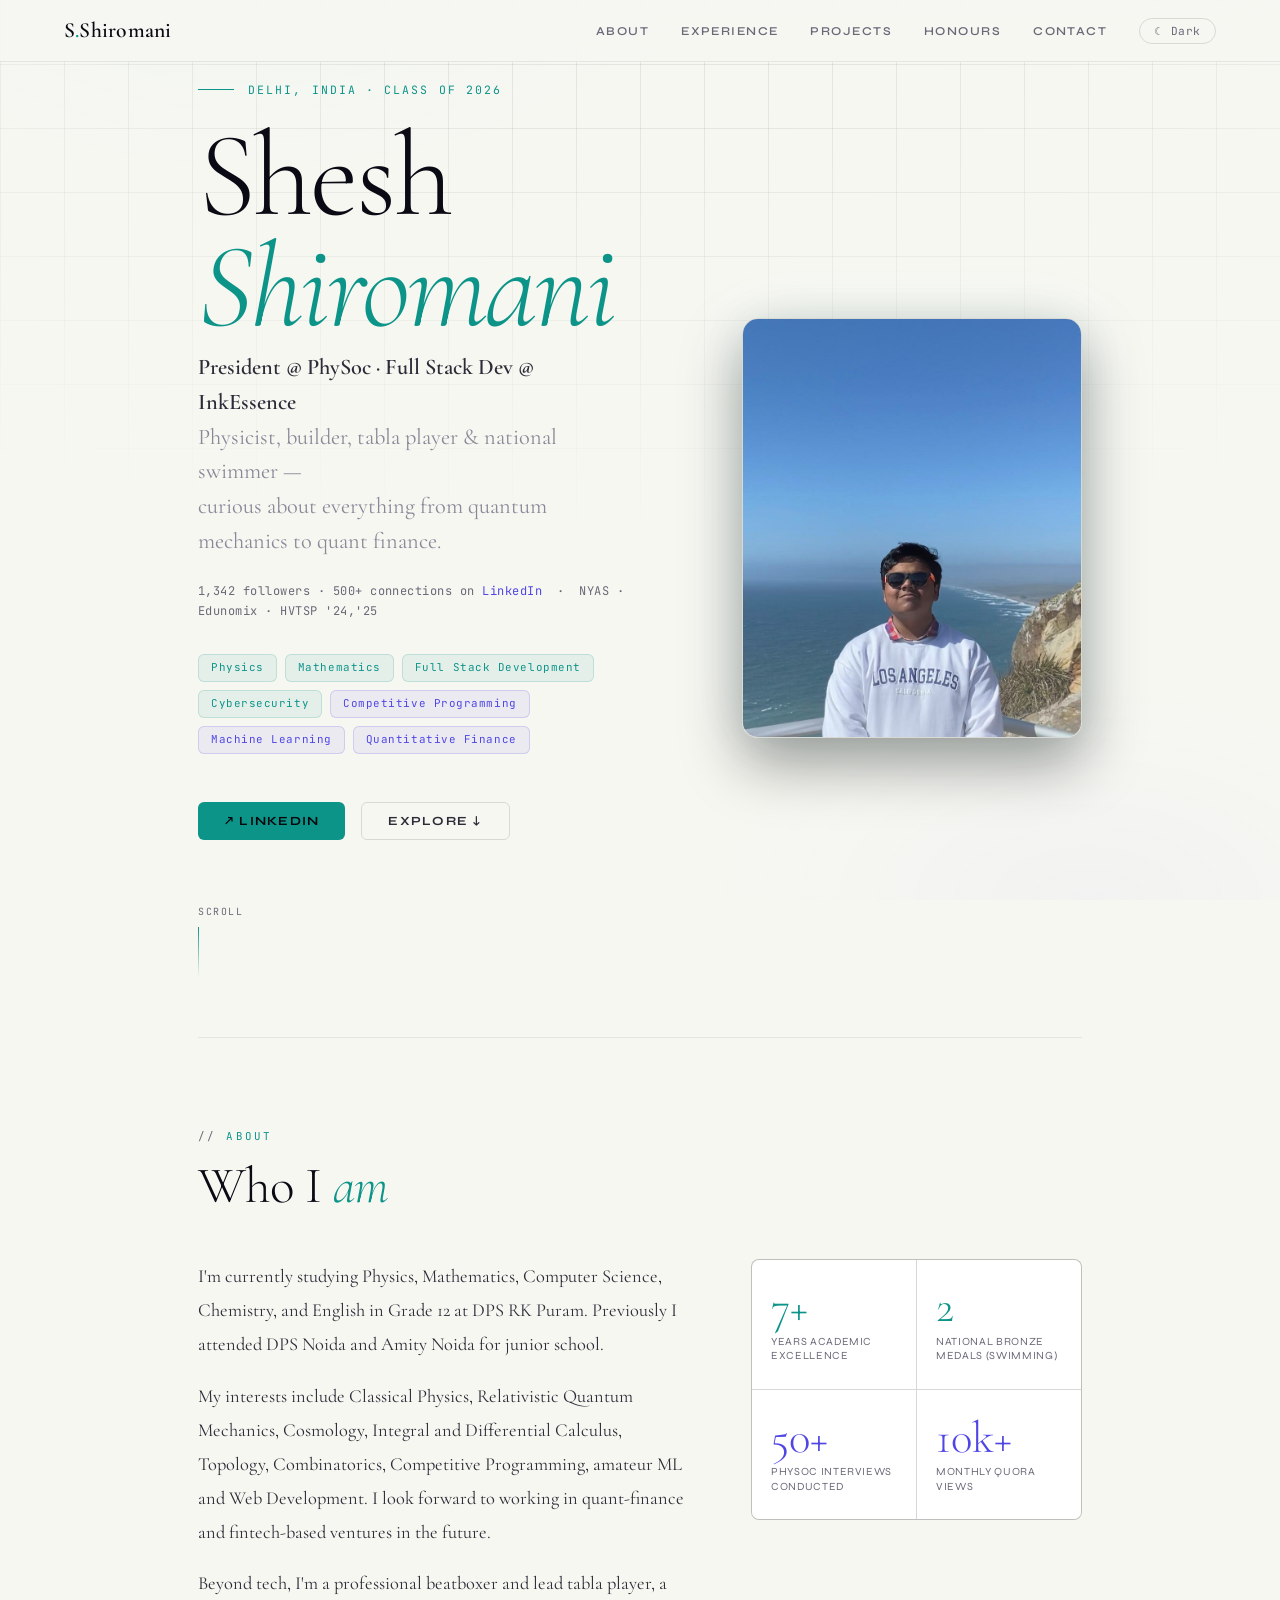
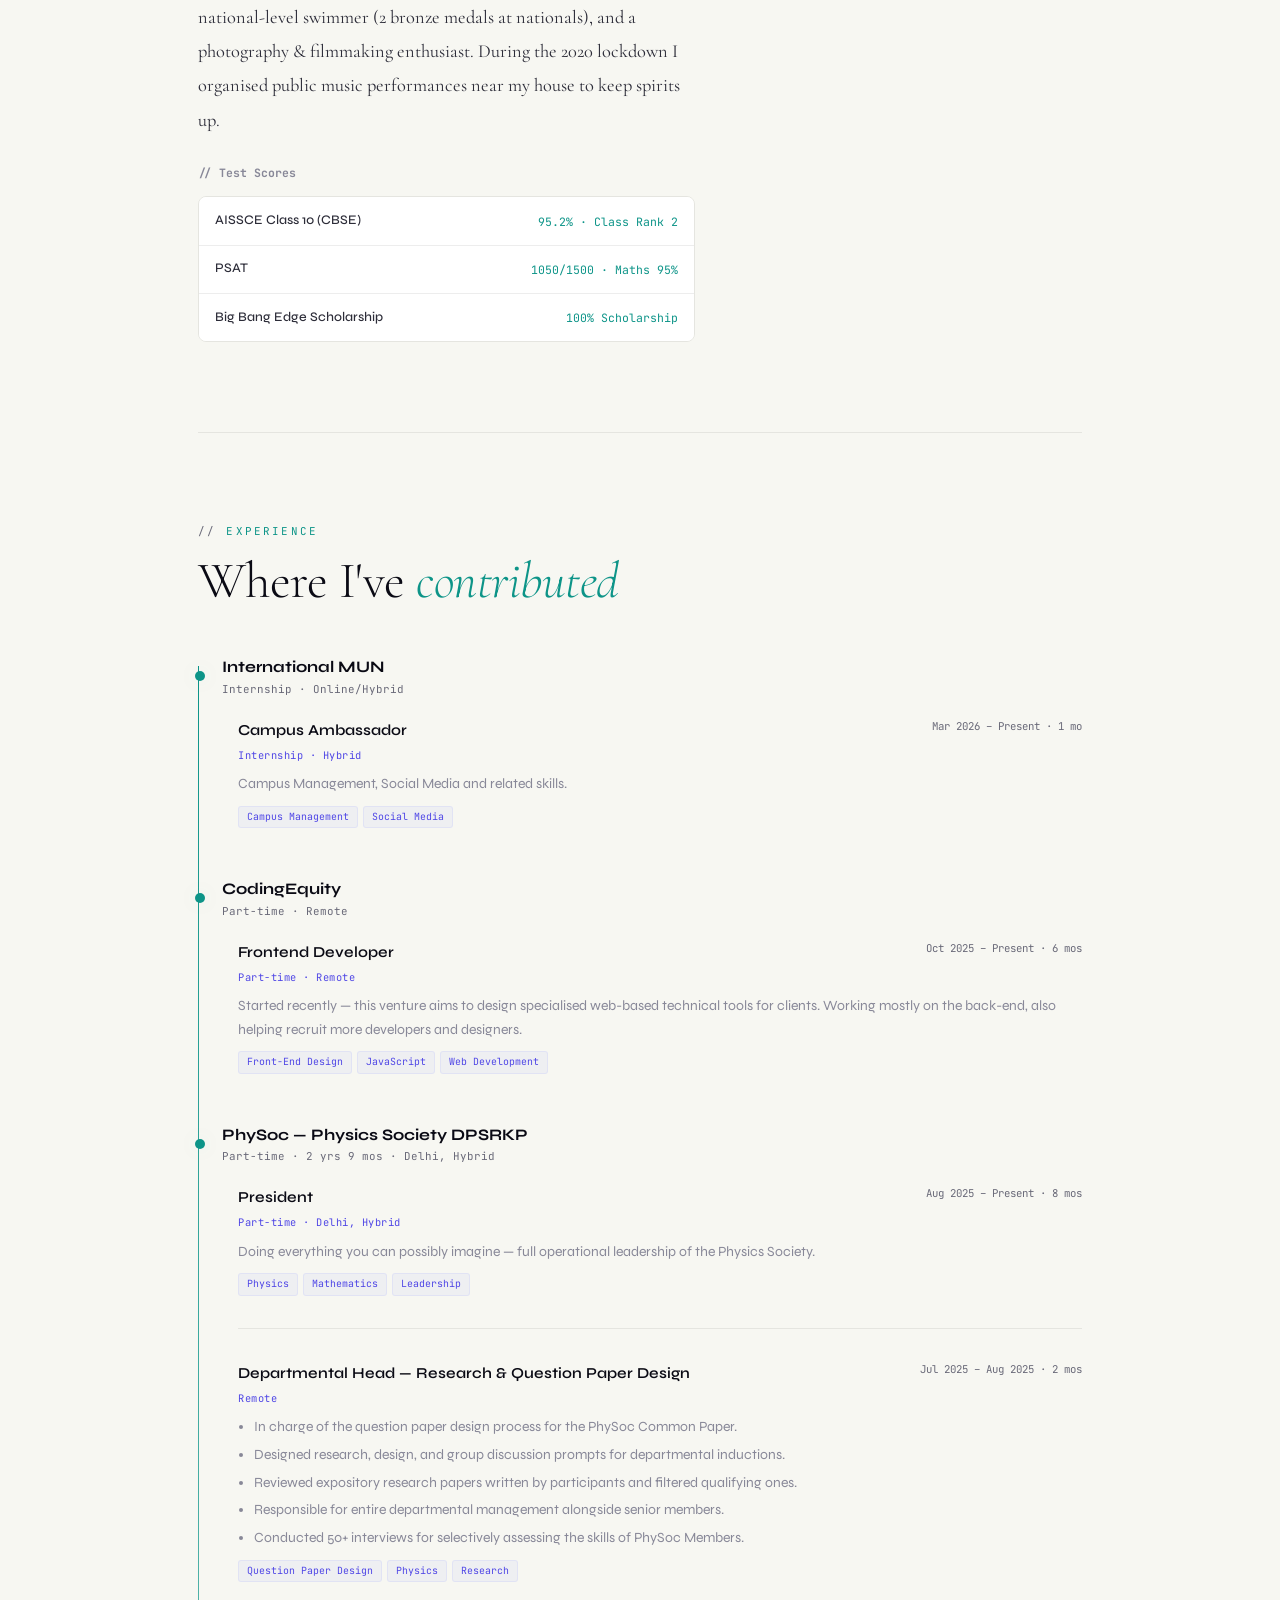
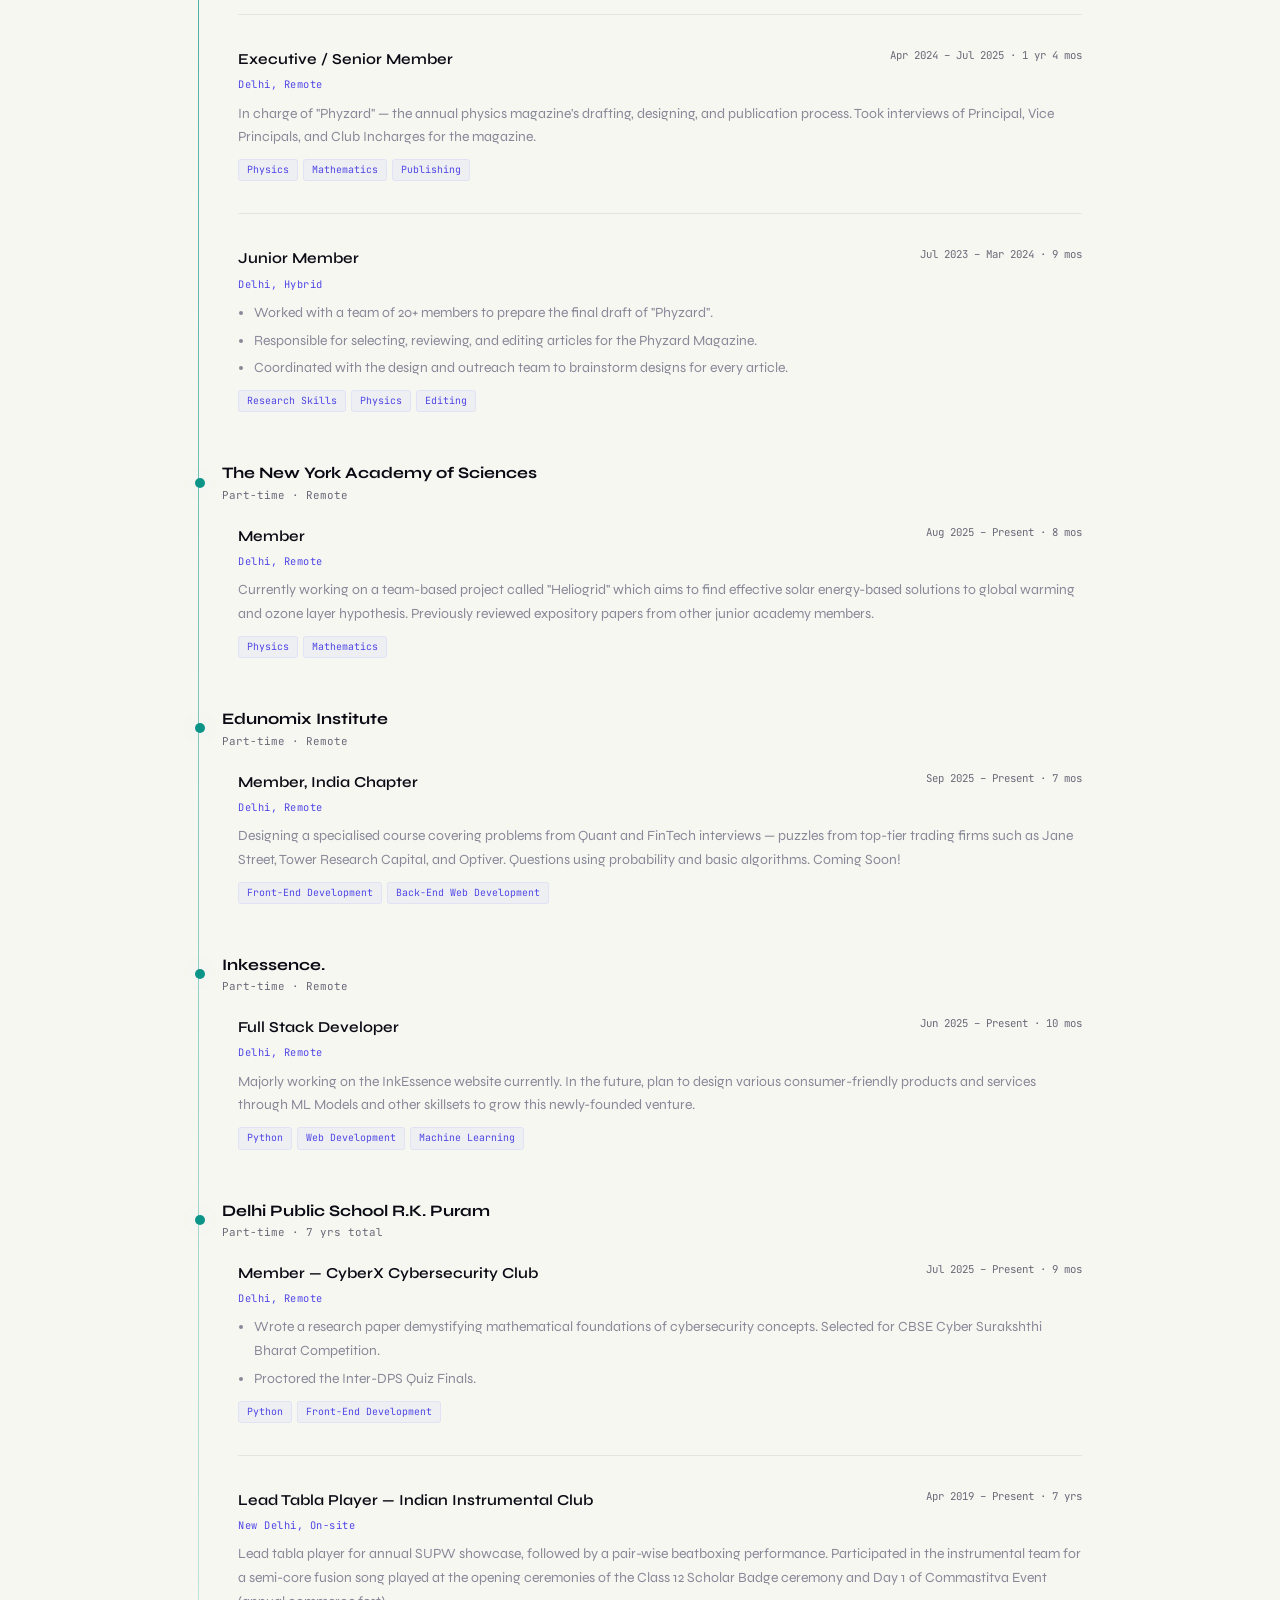
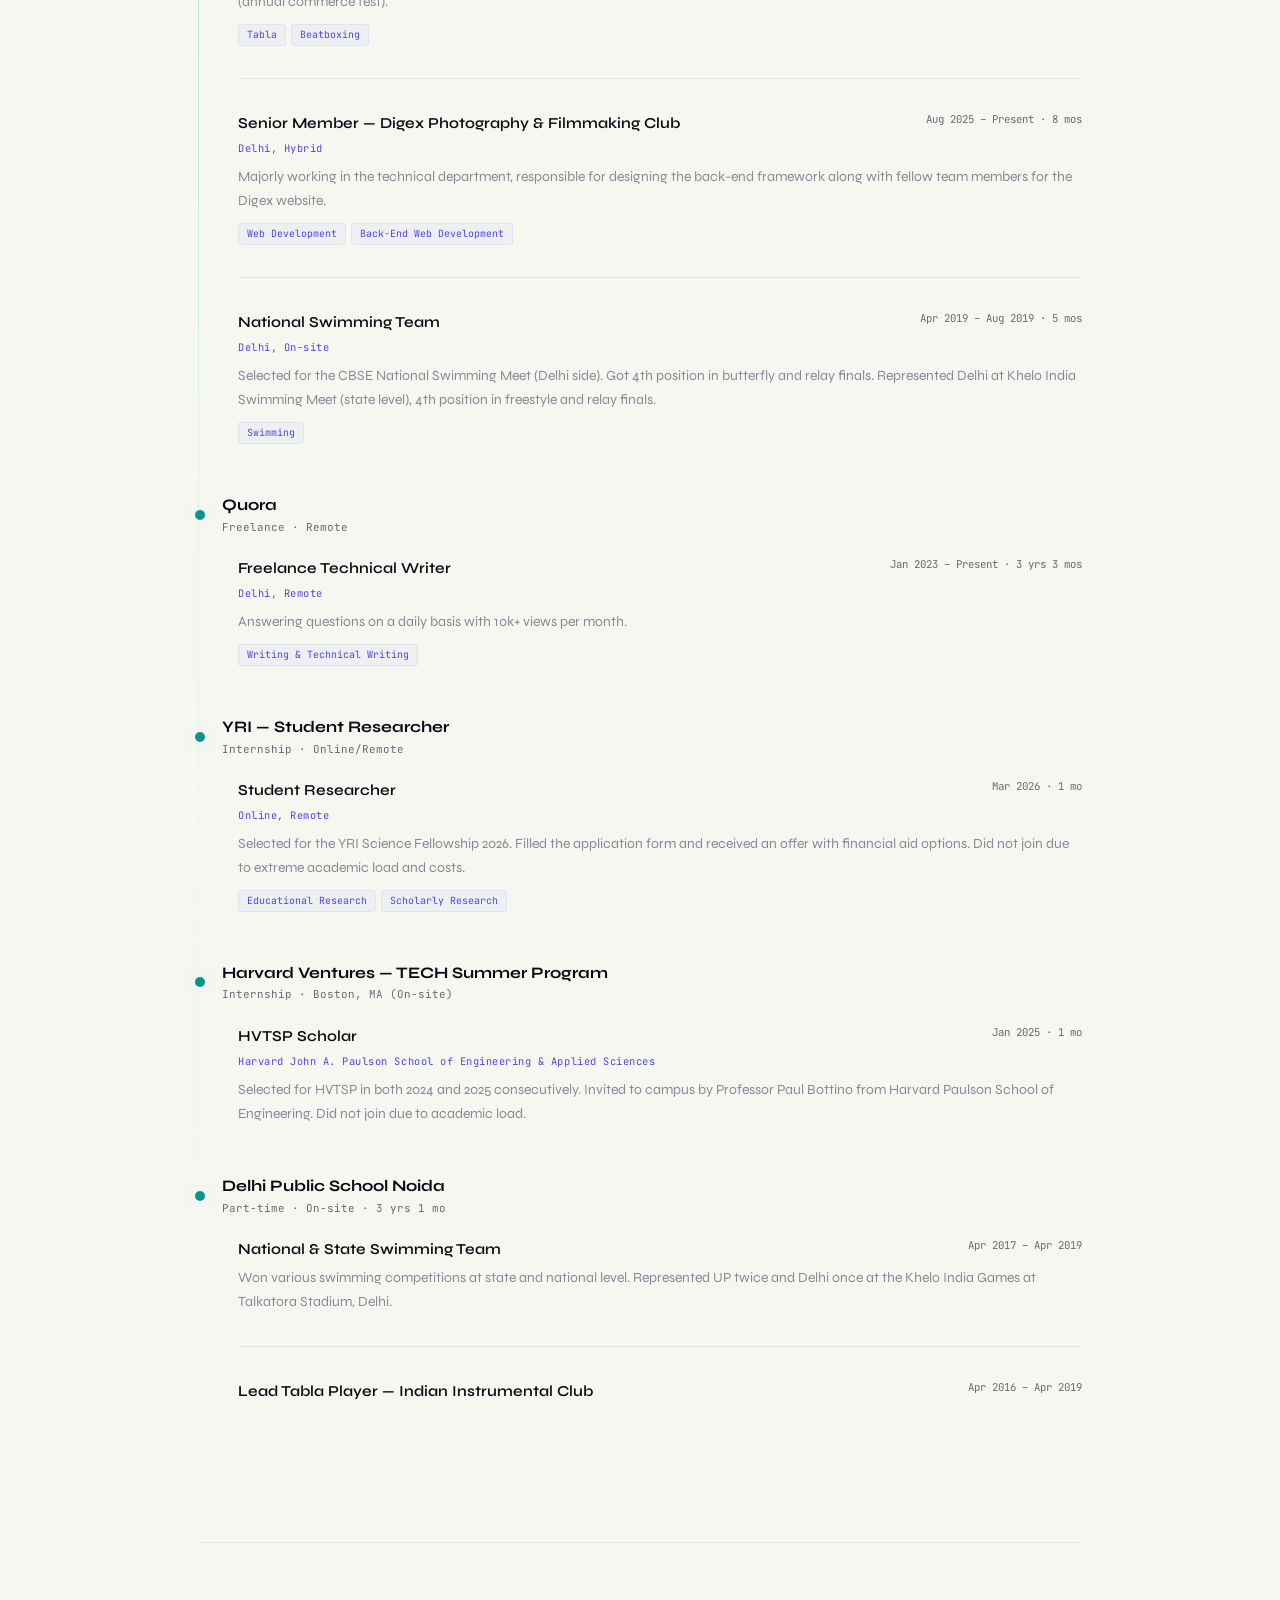
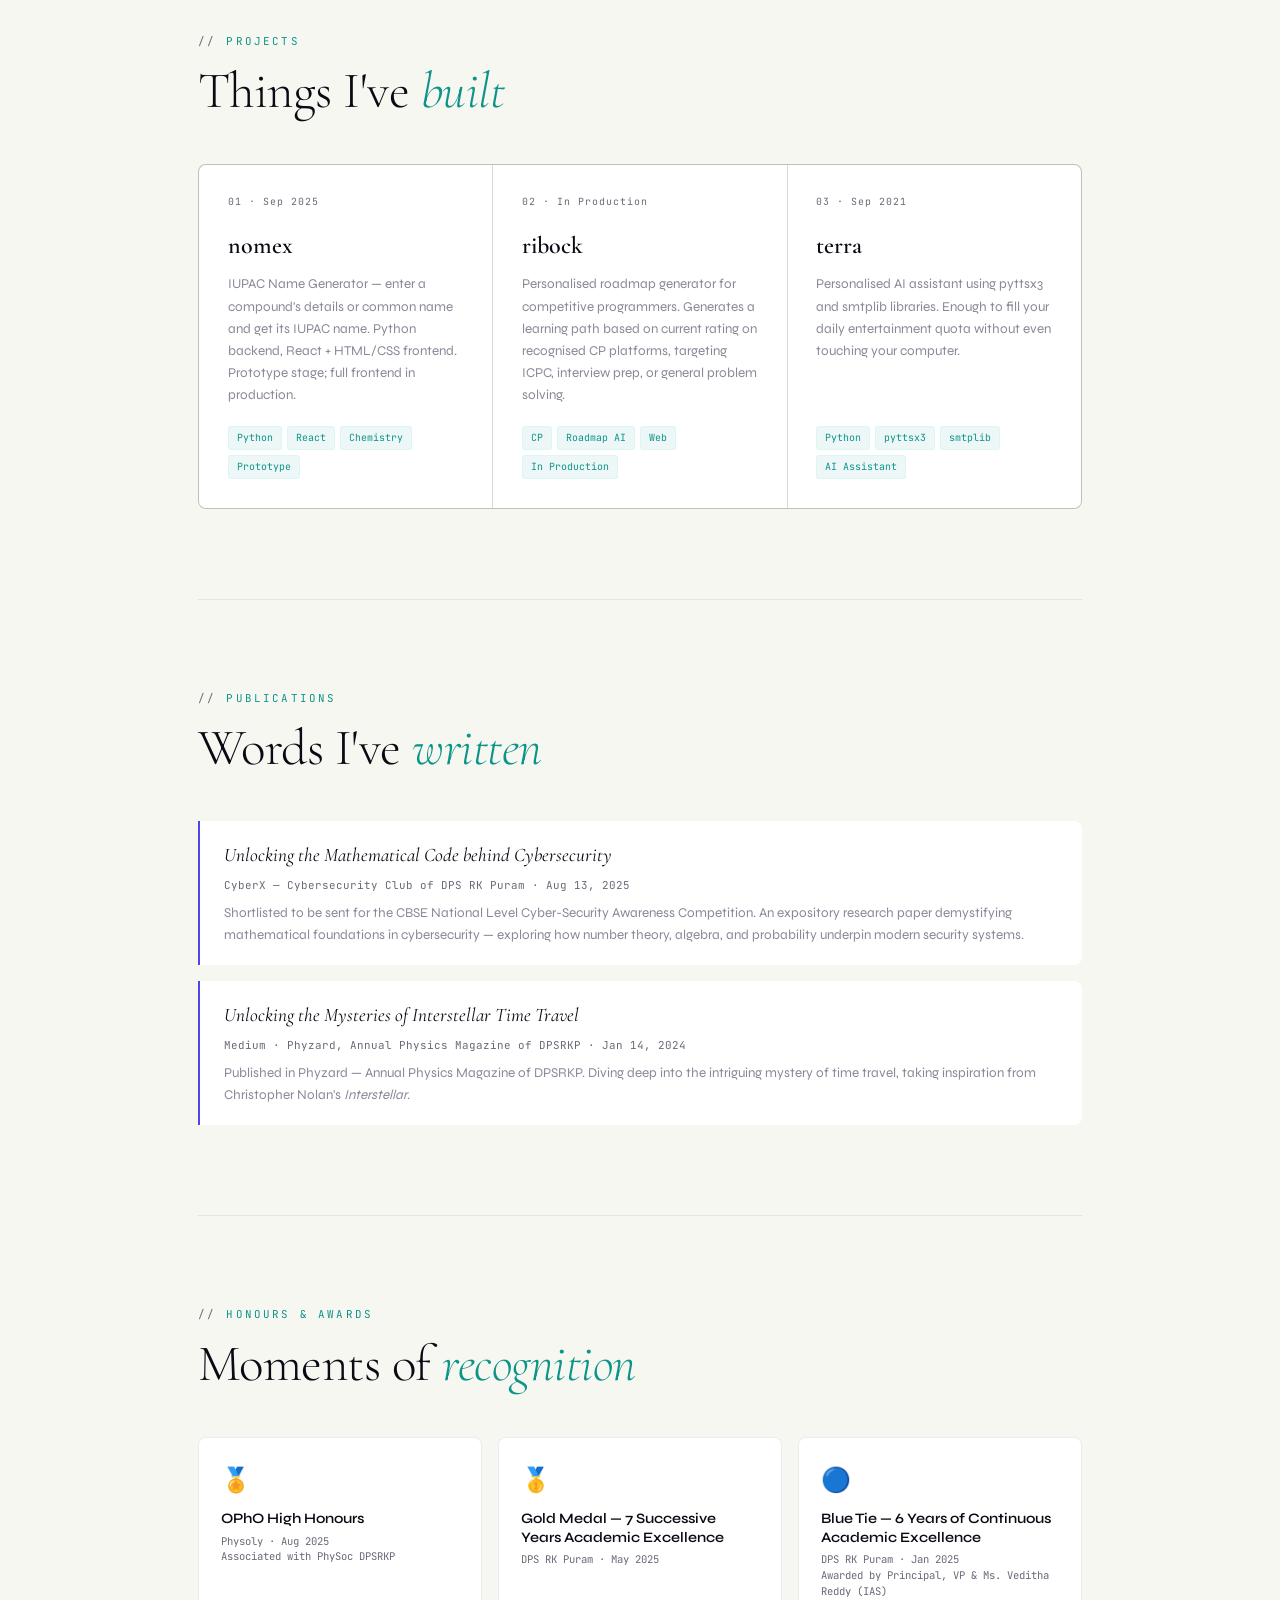
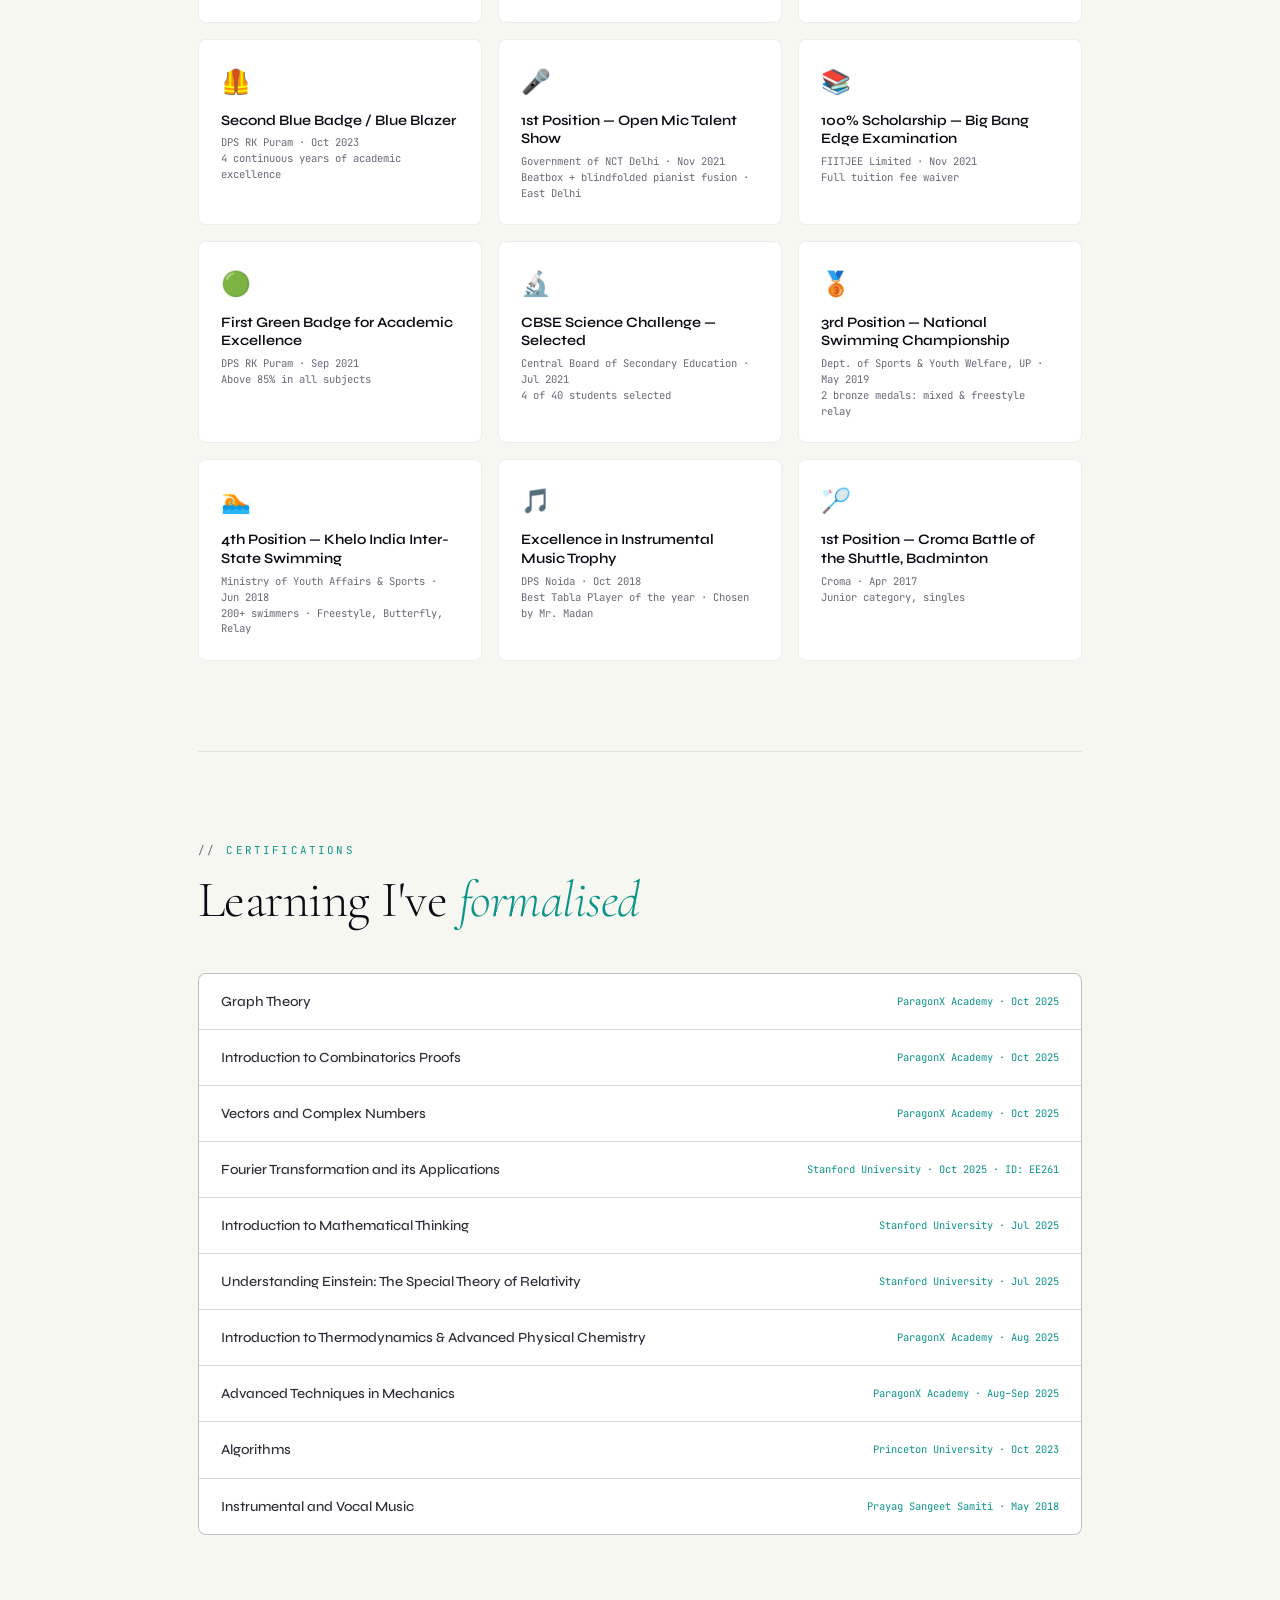
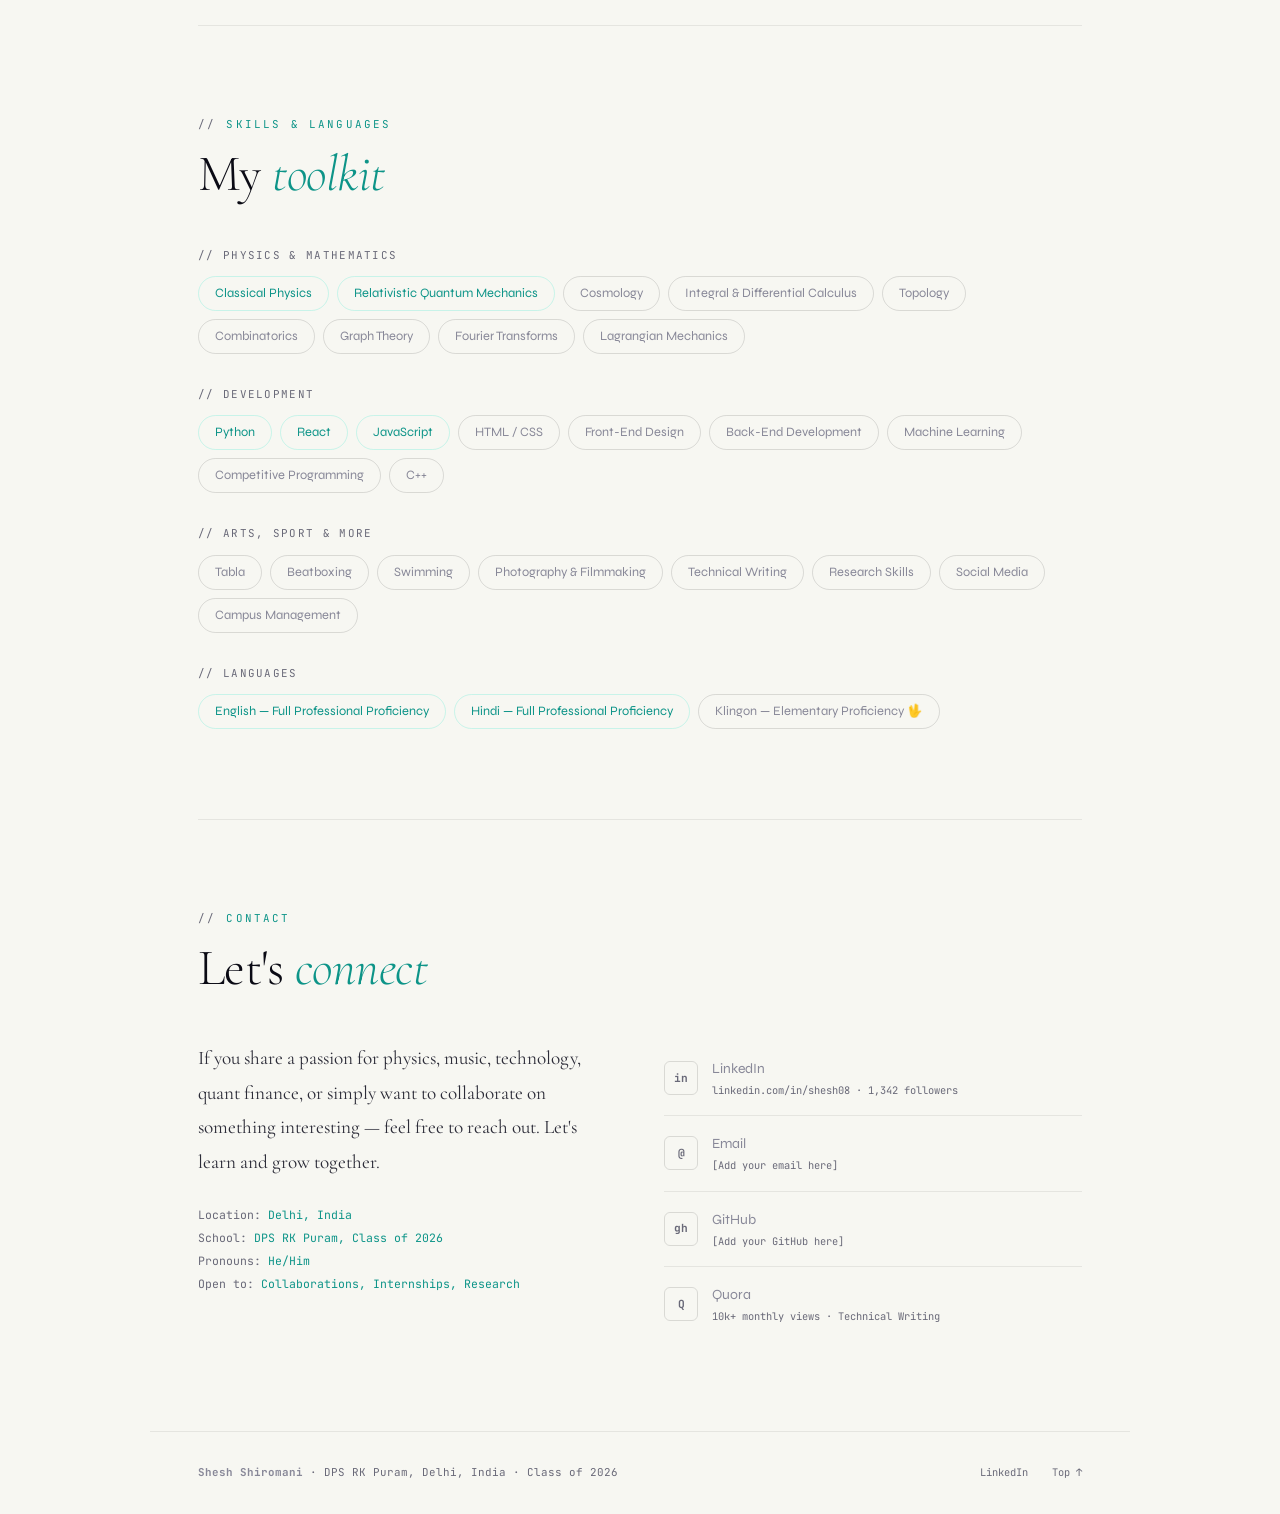
==== index.html @ d5eae9d0 "Add files via upload" ====
<!DOCTYPE html>
<html lang="en" data-theme="dark">
<head>
  <meta charset="UTF-8" />
  <meta name="viewport" content="width=device-width, initial-scale=1.0" />
  <meta name="description" content="Shesh Shiromani — Physicist, Full Stack Developer, Tabla Player & National Swimmer. President @ PhySoc DPS RK Puram." />
  <title>Shesh Shiromani</title>

  <!-- Fonts -->
  <link rel="preconnect" href="https://fonts.googleapis.com">
  <link rel="preconnect" href="https://fonts.gstatic.com" crossorigin>
  <link href="https://fonts.googleapis.com/css2?family=Cormorant+Garamond:ital,wght@0,300;0,400;0,600;1,300;1,400;1,600&family=Syne:wght@400;500;600;700;800&family=JetBrains+Mono:wght@300;400;500&display=swap" rel="stylesheet">

  <!-- Stylesheet -->
  <link rel="stylesheet" href="style.css" />
</head>
<body>

<!-- INTRO OVERLAY -->
<div id="intro">
  <canvas id="introCanvas"></canvas>
  <div id="introSkip">[ click or press any key to skip ]</div>
</div>

<!-- ATMOSPHERIC BACKGROUND -->
<div class="bg-atmosphere" aria-hidden="true"></div>

<!-- ════════════════════════════════════════
     NAVIGATION
════════════════════════════════════════ -->
<nav>
  <a href="#home" class="nav-logo">S<span>.</span>Shiromani</a>

  <ul class="nav-links">
    <li><a href="#about">About</a></li>
    <li><a href="#experience">Experience</a></li>
    <li><a href="#projects">Projects</a></li>
    <li><a href="#honours">Honours</a></li>
    <li><a href="#contact">Contact</a></li>
  </ul>

  <div class="nav-controls">
    <button class="theme-btn" id="themeBtn" aria-label="Toggle theme">
      <span>☀</span> Light
    </button>
    <button class="hamburger" id="hamburger" aria-label="Toggle menu">
      <span></span><span></span><span></span>
    </button>
  </div>
</nav>

<div class="mobile-nav" id="mobileNav">
  <a href="#about">About</a>
  <a href="#experience">Experience</a>
  <a href="#projects">Projects</a>
  <a href="#publications">Publications</a>
  <a href="#honours">Honours</a>
  <a href="#certifications">Certifications</a>
  <a href="#contact">Contact</a>
</div>

<!-- ════════════════════════════════════════
     MAIN
════════════════════════════════════════ -->
<main>

  <!-- ── HERO ── -->
  <section class="section hero" id="home">
    <div class="hero-layout">
      <div class="hero-left">
        <p class="hero-eyebrow"><span id="typedText">Delhi, India · Class of 2026</span></p>
        <h1 class="hero-name">Shesh<br><em>Shiromani</em></h1>
        <p class="hero-tagline"><strong>President @ PhySoc · Full Stack Dev @ InkEssence</strong><br>Physicist, builder, tabla player &amp; national swimmer —<br>curious about everything from quantum mechanics to quant finance.</p>
        <p class="hero-sub">1,342 followers · 500+ connections on <span>LinkedIn</span> &nbsp;·&nbsp; NYAS · Edunomix · HVTSP '24,'25</p>
        <div class="hero-tags">
          <span class="tag">Physics</span>
          <span class="tag">Mathematics</span>
          <span class="tag">Full Stack Development</span>
          <span class="tag">Cybersecurity</span>
          <span class="tag ind">Competitive Programming</span>
          <span class="tag ind">Machine Learning</span>
          <span class="tag ind">Quantitative Finance</span>
        </div>
        <div class="hero-ctas">
          <a href="https://www.linkedin.com/in/shesh08/" target="_blank" rel="noopener" class="btn btn-primary">↗ LinkedIn</a>
          <a href="#experience" class="btn btn-outline">Explore ↓</a>
        </div>
        <div class="hero-scroll">Scroll</div>
      </div>
      <div class="hero-right">
        <div class="hero-photo-wrap">
          <img src="photo.jpeg" alt="Shesh Shiromani" class="hero-photo" />
        </div>
      </div>
    </div>
  </section>

  <!-- ── ABOUT ── -->
  <section class="section" id="about">
    <p class="section-label reveal">About</p>
    <h2 class="section-title reveal">Who I <em>am</em></h2>
    <div class="about-grid">
      <div class="about-text reveal">
        <p>I'm currently studying Physics, Mathematics, Computer Science, Chemistry, and English in Grade 12 at DPS RK Puram. Previously I attended DPS Noida and Amity Noida for junior school.</p>
        <p>My interests include Classical Physics, Relativistic Quantum Mechanics, Cosmology, Integral and Differential Calculus, Topology, Combinatorics, Competitive Programming, amateur ML and Web Development. I look forward to working in quant-finance and fintech-based ventures in the future.</p>
        <p>Beyond tech, I'm a professional beatboxer and lead tabla player, a national-level swimmer (2 bronze medals at nationals), and a photography &amp; filmmaking enthusiast. During the 2020 lockdown I organised public music performances near my house to keep spirits up.</p>

        <div class="about-interests">
          <strong>// Test Scores</strong>
        </div>
        <div class="test-scores" style="margin-top:0.8rem;">
          <div class="test-score-row">
            <span class="test-name">AISSCE Class 10 (CBSE)</span>
            <span class="test-score">95.2% · Class Rank 2</span>
          </div>
          <div class="test-score-row">
            <span class="test-name">PSAT</span>
            <span class="test-score">1050/1500 · Maths 95%</span>
          </div>
          <div class="test-score-row">
            <span class="test-name">Big Bang Edge Scholarship</span>
            <span class="test-score">100% Scholarship</span>
          </div>
        </div>
      </div>

      <div class="reveal reveal-delay-2">
        <div class="stat-grid">
          <div class="stat-cell">
            <div class="stat-num">7+</div>
            <div class="stat-label">Years Academic Excellence</div>
          </div>
          <div class="stat-cell">
            <div class="stat-num">2</div>
            <div class="stat-label">National Bronze Medals (Swimming)</div>
          </div>
          <div class="stat-cell">
            <div class="stat-num ind">50+</div>
            <div class="stat-label">PhySoc Interviews Conducted</div>
          </div>
          <div class="stat-cell">
            <div class="stat-num ind">10k+</div>
            <div class="stat-label">Monthly Quora Views</div>
          </div>
        </div>
      </div>
    </div>
  </section>

  <!-- ── EXPERIENCE ── -->
  <section class="section" id="experience">
    <p class="section-label reveal">Experience</p>
    <h2 class="section-title reveal">Where I've <em>contributed</em></h2>

    <div class="timeline">

      <!-- Campus Ambassador -->
      <div class="timeline-group reveal">
        <div class="timeline-org-header">
          <div>
            <div class="timeline-org-name">International MUN</div>
            <div class="timeline-org-meta">Internship · Online/Hybrid</div>
          </div>
        </div>
        <div class="timeline-roles">
          <div class="timeline-item">
            <div class="timeline-meta-row">
              <span class="timeline-role">Campus Ambassador</span>
              <span class="timeline-date">Mar 2026 – Present · 1 mo</span>
            </div>
            <div class="timeline-type">Internship · Hybrid</div>
            <div class="timeline-desc">Campus Management, Social Media and related skills.</div>
            <div class="timeline-skills">
              <span class="skill-pill">Campus Management</span>
              <span class="skill-pill">Social Media</span>
            </div>
          </div>
        </div>
      </div>

      <!-- CodingEquity -->
      <div class="timeline-group reveal">
        <div class="timeline-org-header">
          <div>
            <div class="timeline-org-name">CodingEquity</div>
            <div class="timeline-org-meta">Part-time · Remote</div>
          </div>
        </div>
        <div class="timeline-roles">
          <div class="timeline-item">
            <div class="timeline-meta-row">
              <span class="timeline-role">Frontend Developer</span>
              <span class="timeline-date">Oct 2025 – Present · 6 mos</span>
            </div>
            <div class="timeline-type">Part-time · Remote</div>
            <div class="timeline-desc">Started recently — this venture aims to design specialised web-based technical tools for clients. Working mostly on the back-end, also helping recruit more developers and designers.</div>
            <div class="timeline-skills">
              <span class="skill-pill">Front-End Design</span>
              <span class="skill-pill">JavaScript</span>
              <span class="skill-pill">Web Development</span>
            </div>
          </div>
        </div>
      </div>

      <!-- PhySoc -->
      <div class="timeline-group reveal">
        <div class="timeline-org-header">
          <div>
            <div class="timeline-org-name">PhySoc — Physics Society DPSRKP</div>
            <div class="timeline-org-meta">Part-time · 2 yrs 9 mos · Delhi, Hybrid</div>
          </div>
        </div>
        <div class="timeline-roles">
          <div class="timeline-item">
            <div class="timeline-meta-row">
              <span class="timeline-role">President</span>
              <span class="timeline-date">Aug 2025 – Present · 8 mos</span>
            </div>
            <div class="timeline-type">Part-time · Delhi, Hybrid</div>
            <div class="timeline-desc">Doing everything you can possibly imagine — full operational leadership of the Physics Society.</div>
            <div class="timeline-skills">
              <span class="skill-pill">Physics</span>
              <span class="skill-pill">Mathematics</span>
              <span class="skill-pill">Leadership</span>
            </div>
          </div>
          <div class="timeline-item">
            <div class="timeline-meta-row">
              <span class="timeline-role">Departmental Head — Research &amp; Question Paper Design</span>
              <span class="timeline-date">Jul 2025 – Aug 2025 · 2 mos</span>
            </div>
            <div class="timeline-type">Remote</div>
            <div class="timeline-desc">
              <ul>
                <li>In charge of the question paper design process for the PhySoc Common Paper.</li>
                <li>Designed research, design, and group discussion prompts for departmental inductions.</li>
                <li>Reviewed expository research papers written by participants and filtered qualifying ones.</li>
                <li>Responsible for entire departmental management alongside senior members.</li>
                <li>Conducted 50+ interviews for selectively assessing the skills of PhySoc Members.</li>
              </ul>
            </div>
            <div class="timeline-skills">
              <span class="skill-pill">Question Paper Design</span>
              <span class="skill-pill">Physics</span>
              <span class="skill-pill">Research</span>
            </div>
          </div>
          <div class="timeline-item">
            <div class="timeline-meta-row">
              <span class="timeline-role">Executive / Senior Member</span>
              <span class="timeline-date">Apr 2024 – Jul 2025 · 1 yr 4 mos</span>
            </div>
            <div class="timeline-type">Delhi, Remote</div>
            <div class="timeline-desc">In charge of "Phyzard" — the annual physics magazine's drafting, designing, and publication process. Took interviews of Principal, Vice Principals, and Club Incharges for the magazine.</div>
            <div class="timeline-skills">
              <span class="skill-pill">Physics</span>
              <span class="skill-pill">Mathematics</span>
              <span class="skill-pill">Publishing</span>
            </div>
          </div>
          <div class="timeline-item">
            <div class="timeline-meta-row">
              <span class="timeline-role">Junior Member</span>
              <span class="timeline-date">Jul 2023 – Mar 2024 · 9 mos</span>
            </div>
            <div class="timeline-type">Delhi, Hybrid</div>
            <div class="timeline-desc">
              <ul>
                <li>Worked with a team of 20+ members to prepare the final draft of "Phyzard".</li>
                <li>Responsible for selecting, reviewing, and editing articles for the Phyzard Magazine.</li>
                <li>Coordinated with the design and outreach team to brainstorm designs for every article.</li>
              </ul>
            </div>
            <div class="timeline-skills">
              <span class="skill-pill">Research Skills</span>
              <span class="skill-pill">Physics</span>
              <span class="skill-pill">Editing</span>
            </div>
          </div>
        </div>
      </div>

      <!-- NYAS -->
      <div class="timeline-group reveal">
        <div class="timeline-org-header">
          <div>
            <div class="timeline-org-name">The New York Academy of Sciences</div>
            <div class="timeline-org-meta">Part-time · Remote</div>
          </div>
        </div>
        <div class="timeline-roles">
          <div class="timeline-item">
            <div class="timeline-meta-row">
              <span class="timeline-role">Member</span>
              <span class="timeline-date">Aug 2025 – Present · 8 mos</span>
            </div>
            <div class="timeline-type">Delhi, Remote</div>
            <div class="timeline-desc">Currently working on a team-based project called "Heliogrid" which aims to find effective solar energy-based solutions to global warming and ozone layer hypothesis. Previously reviewed expository papers from other junior academy members.</div>
            <div class="timeline-skills">
              <span class="skill-pill">Physics</span>
              <span class="skill-pill">Mathematics</span>
            </div>
          </div>
        </div>
      </div>

      <!-- Edunomix -->
      <div class="timeline-group reveal">
        <div class="timeline-org-header">
          <div>
            <div class="timeline-org-name">Edunomix Institute</div>
            <div class="timeline-org-meta">Part-time · Remote</div>
          </div>
        </div>
        <div class="timeline-roles">
          <div class="timeline-item">
            <div class="timeline-meta-row">
              <span class="timeline-role">Member, India Chapter</span>
              <span class="timeline-date">Sep 2025 – Present · 7 mos</span>
            </div>
            <div class="timeline-type">Delhi, Remote</div>
            <div class="timeline-desc">Designing a specialised course covering problems from Quant and FinTech interviews — puzzles from top-tier trading firms such as Jane Street, Tower Research Capital, and Optiver. Questions using probability and basic algorithms. Coming Soon!</div>
            <div class="timeline-skills">
              <span class="skill-pill">Front-End Development</span>
              <span class="skill-pill">Back-End Web Development</span>
            </div>
          </div>
        </div>
      </div>

      <!-- InkEssence -->
      <div class="timeline-group reveal">
        <div class="timeline-org-header">
          <div>
            <div class="timeline-org-name">Inkessence.</div>
            <div class="timeline-org-meta">Part-time · Remote</div>
          </div>
        </div>
        <div class="timeline-roles">
          <div class="timeline-item">
            <div class="timeline-meta-row">
              <span class="timeline-role">Full Stack Developer</span>
              <span class="timeline-date">Jun 2025 – Present · 10 mos</span>
            </div>
            <div class="timeline-type">Delhi, Remote</div>
            <div class="timeline-desc">Majorly working on the InkEssence website currently. In the future, plan to design various consumer-friendly products and services through ML Models and other skillsets to grow this newly-founded venture.</div>
            <div class="timeline-skills">
              <span class="skill-pill">Python</span>
              <span class="skill-pill">Web Development</span>
              <span class="skill-pill">Machine Learning</span>
            </div>
          </div>
        </div>
      </div>

      <!-- DPS RK Puram clubs -->
      <div class="timeline-group reveal">
        <div class="timeline-org-header">
          <div>
            <div class="timeline-org-name">Delhi Public School R.K. Puram</div>
            <div class="timeline-org-meta">Part-time · 7 yrs total</div>
          </div>
        </div>
        <div class="timeline-roles">
          <div class="timeline-item">
            <div class="timeline-meta-row">
              <span class="timeline-role">Member — CyberX Cybersecurity Club</span>
              <span class="timeline-date">Jul 2025 – Present · 9 mos</span>
            </div>
            <div class="timeline-type">Delhi, Remote</div>
            <div class="timeline-desc">
              <ul>
                <li>Wrote a research paper demystifying mathematical foundations of cybersecurity concepts. Selected for CBSE Cyber Surakshthi Bharat Competition.</li>
                <li>Proctored the Inter-DPS Quiz Finals.</li>
              </ul>
            </div>
            <div class="timeline-skills">
              <span class="skill-pill">Python</span>
              <span class="skill-pill">Front-End Development</span>
            </div>
          </div>
          <div class="timeline-item">
            <div class="timeline-meta-row">
              <span class="timeline-role">Lead Tabla Player — Indian Instrumental Club</span>
              <span class="timeline-date">Apr 2019 – Present · 7 yrs</span>
            </div>
            <div class="timeline-type">New Delhi, On-site</div>
            <div class="timeline-desc">Lead tabla player for annual SUPW showcase, followed by a pair-wise beatboxing performance. Participated in the instrumental team for a semi-core fusion song played at the opening ceremonies of the Class 12 Scholar Badge ceremony and Day 1 of Commastitva Event (annual commerce fest).</div>
            <div class="timeline-skills">
              <span class="skill-pill">Tabla</span>
              <span class="skill-pill">Beatboxing</span>
            </div>
          </div>
          <div class="timeline-item">
            <div class="timeline-meta-row">
              <span class="timeline-role">Senior Member — Digex Photography &amp; Filmmaking Club</span>
              <span class="timeline-date">Aug 2025 – Present · 8 mos</span>
            </div>
            <div class="timeline-type">Delhi, Hybrid</div>
            <div class="timeline-desc">Majorly working in the technical department, responsible for designing the back-end framework along with fellow team members for the Digex website.</div>
            <div class="timeline-skills">
              <span class="skill-pill">Web Development</span>
              <span class="skill-pill">Back-End Web Development</span>
            </div>
          </div>
          <div class="timeline-item">
            <div class="timeline-meta-row">
              <span class="timeline-role">National Swimming Team</span>
              <span class="timeline-date">Apr 2019 – Aug 2019 · 5 mos</span>
            </div>
            <div class="timeline-type">Delhi, On-site</div>
            <div class="timeline-desc">Selected for the CBSE National Swimming Meet (Delhi side). Got 4th position in butterfly and relay finals. Represented Delhi at Khelo India Swimming Meet (state level), 4th position in freestyle and relay finals.</div>
            <div class="timeline-skills">
              <span class="skill-pill">Swimming</span>
            </div>
          </div>
        </div>
      </div>

      <!-- Quora -->
      <div class="timeline-group reveal">
        <div class="timeline-org-header">
          <div>
            <div class="timeline-org-name">Quora</div>
            <div class="timeline-org-meta">Freelance · Remote</div>
          </div>
        </div>
        <div class="timeline-roles">
          <div class="timeline-item">
            <div class="timeline-meta-row">
              <span class="timeline-role">Freelance Technical Writer</span>
              <span class="timeline-date">Jan 2023 – Present · 3 yrs 3 mos</span>
            </div>
            <div class="timeline-type">Delhi, Remote</div>
            <div class="timeline-desc">Answering questions on a daily basis with 10k+ views per month.</div>
            <div class="timeline-skills">
              <span class="skill-pill">Writing &amp; Technical Writing</span>
            </div>
          </div>
        </div>
      </div>

      <!-- YRI -->
      <div class="timeline-group reveal">
        <div class="timeline-org-header">
          <div>
            <div class="timeline-org-name">YRI — Student Researcher</div>
            <div class="timeline-org-meta">Internship · Online/Remote</div>
          </div>
        </div>
        <div class="timeline-roles">
          <div class="timeline-item">
            <div class="timeline-meta-row">
              <span class="timeline-role">Student Researcher</span>
              <span class="timeline-date">Mar 2026 · 1 mo</span>
            </div>
            <div class="timeline-type">Online, Remote</div>
            <div class="timeline-desc">Selected for the YRI Science Fellowship 2026. Filled the application form and received an offer with financial aid options. Did not join due to extreme academic load and costs.</div>
            <div class="timeline-skills">
              <span class="skill-pill">Educational Research</span>
              <span class="skill-pill">Scholarly Research</span>
            </div>
          </div>
        </div>
      </div>

      <!-- Harvard -->
      <div class="timeline-group reveal">
        <div class="timeline-org-header">
          <div>
            <div class="timeline-org-name">Harvard Ventures — TECH Summer Program</div>
            <div class="timeline-org-meta">Internship · Boston, MA (On-site)</div>
          </div>
        </div>
        <div class="timeline-roles">
          <div class="timeline-item">
            <div class="timeline-meta-row">
              <span class="timeline-role">HVTSP Scholar</span>
              <span class="timeline-date">Jan 2025 · 1 mo</span>
            </div>
            <div class="timeline-type">Harvard John A. Paulson School of Engineering &amp; Applied Sciences</div>
            <div class="timeline-desc">Selected for HVTSP in both 2024 and 2025 consecutively. Invited to campus by Professor Paul Bottino from Harvard Paulson School of Engineering. Did not join due to academic load.</div>
          </div>
        </div>
      </div>

      <!-- DPS Noida -->
      <div class="timeline-group reveal">
        <div class="timeline-org-header">
          <div>
            <div class="timeline-org-name">Delhi Public School Noida</div>
            <div class="timeline-org-meta">Part-time · On-site · 3 yrs 1 mo</div>
          </div>
        </div>
        <div class="timeline-roles">
          <div class="timeline-item">
            <div class="timeline-meta-row">
              <span class="timeline-role">National &amp; State Swimming Team</span>
              <span class="timeline-date">Apr 2017 – Apr 2019</span>
            </div>
            <div class="timeline-desc">Won various swimming competitions at state and national level. Represented UP twice and Delhi once at the Khelo India Games at Talkatora Stadium, Delhi.</div>
          </div>
          <div class="timeline-item">
            <div class="timeline-meta-row">
              <span class="timeline-role">Lead Tabla Player — Indian Instrumental Club</span>
              <span class="timeline-date">Apr 2016 – Apr 2019</span>
            </div>
          </div>
        </div>
      </div>

    </div>
  </section>

  <!-- ── PROJECTS ── -->
  <section class="section" id="projects">
    <p class="section-label reveal">Projects</p>
    <h2 class="section-title reveal">Things I've <em>built</em></h2>
    <div class="projects-grid">

      <div class="project-card reveal">
        <div class="project-num">01 · Sep 2025</div>
        <div class="project-name">nomex</div>
        <div class="project-desc">IUPAC Name Generator — enter a compound's details or common name and get its IUPAC name. Python backend, React + HTML/CSS frontend. Prototype stage; full frontend in production.</div>
        <div class="project-tags">
          <span class="project-tag">Python</span>
          <span class="project-tag">React</span>
          <span class="project-tag">Chemistry</span>
          <span class="project-tag">Prototype</span>
        </div>
      </div>

      <div class="project-card reveal reveal-delay-1">
        <div class="project-num">02 · In Production</div>
        <div class="project-name">ribock</div>
        <div class="project-desc">Personalised roadmap generator for competitive programmers. Generates a learning path based on current rating on recognised CP platforms, targeting ICPC, interview prep, or general problem solving.</div>
        <div class="project-tags">
          <span class="project-tag">CP</span>
          <span class="project-tag">Roadmap AI</span>
          <span class="project-tag">Web</span>
          <span class="project-tag">In Production</span>
        </div>
      </div>

      <div class="project-card reveal reveal-delay-2">
        <div class="project-num">03 · Sep 2021</div>
        <div class="project-name">terra</div>
        <div class="project-desc">Personalised AI assistant using pyttsx3 and smtplib libraries. Enough to fill your daily entertainment quota without even touching your computer.</div>
        <div class="project-tags">
          <span class="project-tag">Python</span>
          <span class="project-tag">pyttsx3</span>
          <span class="project-tag">smtplib</span>
          <span class="project-tag">AI Assistant</span>
        </div>
      </div>

    </div>
  </section>

  <!-- ── PUBLICATIONS ── -->
  <section class="section" id="publications">
    <p class="section-label reveal">Publications</p>
    <h2 class="section-title reveal">Words I've <em>written</em></h2>
    <div class="pub-list">
      <div class="pub-card reveal">
        <div class="pub-title">Unlocking the Mathematical Code behind Cybersecurity</div>
        <div class="pub-venue">CyberX — Cybersecurity Club of DPS RK Puram · Aug 13, 2025</div>
        <div class="pub-desc">Shortlisted to be sent for the CBSE National Level Cyber-Security Awareness Competition. An expository research paper demystifying mathematical foundations in cybersecurity — exploring how number theory, algebra, and probability underpin modern security systems.</div>
      </div>
      <div class="pub-card reveal">
        <div class="pub-title">Unlocking the Mysteries of Interstellar Time Travel</div>
        <div class="pub-venue">Medium · Phyzard, Annual Physics Magazine of DPSRKP · Jan 14, 2024</div>
        <div class="pub-desc">Published in Phyzard — Annual Physics Magazine of DPSRKP. Diving deep into the intriguing mystery of time travel, taking inspiration from Christopher Nolan's <em>Interstellar</em>.</div>
      </div>
    </div>
  </section>

  <!-- ── HONOURS ── -->
  <section class="section" id="honours">
    <p class="section-label reveal">Honours &amp; Awards</p>
    <h2 class="section-title reveal">Moments of <em>recognition</em></h2>
    <div class="honours-grid">

      <div class="honour-card reveal">
        <span class="honour-icon">🏅</span>
        <div class="honour-name">OPhO High Honours</div>
        <div class="honour-issuer">Physoly · Aug 2025<br>Associated with PhySoc DPSRKP</div>
      </div>

      <div class="honour-card reveal">
        <span class="honour-icon">🥇</span>
        <div class="honour-name">Gold Medal — 7 Successive Years Academic Excellence</div>
        <div class="honour-issuer">DPS RK Puram · May 2025</div>
      </div>

      <div class="honour-card reveal">
        <span class="honour-icon">🔵</span>
        <div class="honour-name">Blue Tie — 6 Years of Continuous Academic Excellence</div>
        <div class="honour-issuer">DPS RK Puram · Jan 2025<br>Awarded by Principal, VP &amp; Ms. Veditha Reddy (IAS)</div>
      </div>

      <div class="honour-card reveal">
        <span class="honour-icon">🦺</span>
        <div class="honour-name">Second Blue Badge / Blue Blazer</div>
        <div class="honour-issuer">DPS RK Puram · Oct 2023<br>4 continuous years of academic excellence</div>
      </div>

      <div class="honour-card reveal">
        <span class="honour-icon">🎤</span>
        <div class="honour-name">1st Position — Open Mic Talent Show</div>
        <div class="honour-issuer">Government of NCT Delhi · Nov 2021<br>Beatbox + blindfolded pianist fusion · East Delhi</div>
      </div>

      <div class="honour-card reveal">
        <span class="honour-icon">📚</span>
        <div class="honour-name">100% Scholarship — Big Bang Edge Examination</div>
        <div class="honour-issuer">FIITJEE Limited · Nov 2021<br>Full tuition fee waiver</div>
      </div>

      <div class="honour-card reveal">
        <span class="honour-icon">🟢</span>
        <div class="honour-name">First Green Badge for Academic Excellence</div>
        <div class="honour-issuer">DPS RK Puram · Sep 2021<br>Above 85% in all subjects</div>
      </div>

      <div class="honour-card reveal">
        <span class="honour-icon">🔬</span>
        <div class="honour-name">CBSE Science Challenge — Selected</div>
        <div class="honour-issuer">Central Board of Secondary Education · Jul 2021<br>4 of 40 students selected</div>
      </div>

      <div class="honour-card reveal">
        <span class="honour-icon">🥉</span>
        <div class="honour-name">3rd Position — National Swimming Championship</div>
        <div class="honour-issuer">Dept. of Sports &amp; Youth Welfare, UP · May 2019<br>2 bronze medals: mixed &amp; freestyle relay</div>
      </div>

      <div class="honour-card reveal">
        <span class="honour-icon">🏊</span>
        <div class="honour-name">4th Position — Khelo India Inter-State Swimming</div>
        <div class="honour-issuer">Ministry of Youth Affairs &amp; Sports · Jun 2018<br>200+ swimmers · Freestyle, Butterfly, Relay</div>
      </div>

      <div class="honour-card reveal">
        <span class="honour-icon">🎵</span>
        <div class="honour-name">Excellence in Instrumental Music Trophy</div>
        <div class="honour-issuer">DPS Noida · Oct 2018<br>Best Tabla Player of the year · Chosen by Mr. Madan</div>
      </div>

      <div class="honour-card reveal">
        <span class="honour-icon">🏸</span>
        <div class="honour-name">1st Position — Croma Battle of the Shuttle, Badminton</div>
        <div class="honour-issuer">Croma · Apr 2017<br>Junior category, singles</div>
      </div>

    </div>
  </section>

  <!-- ── CERTIFICATIONS ── -->
  <section class="section" id="certifications">
    <p class="section-label reveal">Certifications</p>
    <h2 class="section-title reveal">Learning I've <em>formalised</em></h2>
    <div class="certs-table reveal">
      <div class="cert-row">
        <span class="cert-name">Graph Theory</span>
        <span class="cert-issuer">ParagonX Academy · Oct 2025</span>
      </div>
      <div class="cert-row">
        <span class="cert-name">Introduction to Combinatorics Proofs</span>
        <span class="cert-issuer">ParagonX Academy · Oct 2025</span>
      </div>
      <div class="cert-row">
        <span class="cert-name">Vectors and Complex Numbers</span>
        <span class="cert-issuer">ParagonX Academy · Oct 2025</span>
      </div>
      <div class="cert-row">
        <span class="cert-name">Fourier Transformation and its Applications</span>
        <span class="cert-issuer">Stanford University · Oct 2025 · ID: EE261</span>
      </div>
      <div class="cert-row">
        <span class="cert-name">Introduction to Mathematical Thinking</span>
        <span class="cert-issuer">Stanford University · Jul 2025</span>
      </div>
      <div class="cert-row">
        <span class="cert-name">Understanding Einstein: The Special Theory of Relativity</span>
        <span class="cert-issuer">Stanford University · Jul 2025</span>
      </div>
      <div class="cert-row">
        <span class="cert-name">Introduction to Thermodynamics &amp; Advanced Physical Chemistry</span>
        <span class="cert-issuer">ParagonX Academy · Aug 2025</span>
      </div>
      <div class="cert-row">
        <span class="cert-name">Advanced Techniques in Mechanics</span>
        <span class="cert-issuer">ParagonX Academy · Aug–Sep 2025</span>
      </div>
      <div class="cert-row">
        <span class="cert-name">Algorithms</span>
        <span class="cert-issuer">Princeton University · Oct 2023</span>
      </div>
      <div class="cert-row">
        <span class="cert-name">Instrumental and Vocal Music</span>
        <span class="cert-issuer">Prayag Sangeet Samiti · May 2018</span>
      </div>
    </div>
  </section>

  <!-- ── SKILLS ── -->
  <section class="section" id="skills">
    <p class="section-label reveal">Skills &amp; Languages</p>
    <h2 class="section-title reveal">My <em>toolkit</em></h2>
    <div class="skills-section">
      <div class="reveal">
        <div class="skill-group-label">// Physics &amp; Mathematics</div>
        <div class="chips">
          <span class="chip highlight">Classical Physics</span>
          <span class="chip highlight">Relativistic Quantum Mechanics</span>
          <span class="chip">Cosmology</span>
          <span class="chip">Integral &amp; Differential Calculus</span>
          <span class="chip">Topology</span>
          <span class="chip">Combinatorics</span>
          <span class="chip">Graph Theory</span>
          <span class="chip">Fourier Transforms</span>
          <span class="chip">Lagrangian Mechanics</span>
        </div>
      </div>
      <div class="reveal">
        <div class="skill-group-label">// Development</div>
        <div class="chips">
          <span class="chip highlight">Python</span>
          <span class="chip highlight">React</span>
          <span class="chip highlight">JavaScript</span>
          <span class="chip">HTML / CSS</span>
          <span class="chip">Front-End Design</span>
          <span class="chip">Back-End Development</span>
          <span class="chip">Machine Learning</span>
          <span class="chip">Competitive Programming</span>
          <span class="chip">C++</span>
        </div>
      </div>
      <div class="reveal">
        <div class="skill-group-label">// Arts, Sport &amp; More</div>
        <div class="chips">
          <span class="chip">Tabla</span>
          <span class="chip">Beatboxing</span>
          <span class="chip">Swimming</span>
          <span class="chip">Photography &amp; Filmmaking</span>
          <span class="chip">Technical Writing</span>
          <span class="chip">Research Skills</span>
          <span class="chip">Social Media</span>
          <span class="chip">Campus Management</span>
        </div>
      </div>
      <div class="reveal">
        <div class="skill-group-label">// Languages</div>
        <div class="chips">
          <span class="chip highlight">English — Full Professional Proficiency</span>
          <span class="chip highlight">Hindi — Full Professional Proficiency</span>
          <span class="chip">Klingon — Elementary Proficiency 🖖</span>
        </div>
      </div>
    </div>
  </section>

  <!-- ── CONTACT ── -->
  <section class="section" id="contact">
    <p class="section-label reveal">Contact</p>
    <h2 class="section-title reveal">Let's <em>connect</em></h2>
    <div class="contact-layout">
      <div class="reveal">
        <p class="contact-intro">
          If you share a passion for physics, music, technology, quant finance, or simply want to collaborate on something interesting — feel free to reach out. Let's learn and grow together.
        </p>
        <div class="contact-meta">
          <div>Location: <span>Delhi, India</span></div>
          <div>School: <span>DPS RK Puram, Class of 2026</span></div>
          <div>Pronouns: <span>He/Him</span></div>
          <div>Open to: <span>Collaborations, Internships, Research</span></div>
        </div>
      </div>
      <div class="contact-links reveal reveal-delay-1">
        <a href="https://www.linkedin.com/in/shesh08/" target="_blank" rel="noopener" class="contact-link">
          <span class="contact-link-icon">in</span>
          <div>
            <div class="contact-link-label">LinkedIn</div>
            <div class="contact-link-sub">linkedin.com/in/shesh08 · 1,342 followers</div>
          </div>
        </a>
        <a href="#" class="contact-link">
          <span class="contact-link-icon">@</span>
          <div>
            <div class="contact-link-label">Email</div>
            <div class="contact-link-sub">[Add your email here]</div>
          </div>
        </a>
        <a href="#" class="contact-link">
          <span class="contact-link-icon">gh</span>
          <div>
            <div class="contact-link-label">GitHub</div>
            <div class="contact-link-sub">[Add your GitHub here]</div>
          </div>
        </a>
        <a href="#" class="contact-link">
          <span class="contact-link-icon">Q</span>
          <div>
            <div class="contact-link-label">Quora</div>
            <div class="contact-link-sub">10k+ monthly views · Technical Writing</div>
          </div>
        </a>
      </div>
    </div>
  </section>

</main>

<!-- FOOTER -->
<footer class="footer">
  <div class="footer-left">
    <strong>Shesh Shiromani</strong> · DPS RK Puram, Delhi, India · Class of 2026
  </div>
  <div class="footer-right">
    <a href="https://www.linkedin.com/in/shesh08/" target="_blank" rel="noopener">LinkedIn</a>
    <a href="#home">Top ↑</a>
  </div>
</footer>

<!-- Script -->
<script src="script.js"></script>

</body>
</html>
---- style.css ----
/* ═══════════════════════════════════════════
   SHESH SHIROMANI — Portfolio CSS
   ═══════════════════════════════════════════ */

/* ── DESIGN TOKENS ── */
:root {
  --bg:          #08080d;
  --bg2:         #0f0f16;
  --surface:     #13131a;
  --surface2:    #1a1a24;
  --border:      rgba(255,255,255,0.06);
  --border2:     rgba(255,255,255,0.1);
  --text:        #dddde8;
  --muted:       #6e6e82;
  --muted2:      #9898aa;
  --accent:      #5eead4;      /* teal */
  --accent2:     #818cf8;      /* indigo */
  --accent3:     #fb923c;      /* amber */
  --heading:     #f0f0f8;
  --card-bg:     rgba(19,19,26,0.9);
  --nav-bg:      rgba(8,8,13,0.88);
  --tag-bg:      rgba(94,234,212,0.07);
  --tag-color:   #5eead4;
  --glow-teal:   0 0 30px rgba(94,234,212,0.15);
  --glow-ind:    0 0 30px rgba(129,140,248,0.15);
  --radius:      6px;
  --transition:  0.25s cubic-bezier(0.4,0,0.2,1);
}

[data-theme="light"] {
  --bg:          #f7f7f2;
  --bg2:         #eeeee9;
  --surface:     #ffffff;
  --surface2:    #f3f3ee;
  --border:      rgba(0,0,0,0.07);
  --border2:     rgba(0,0,0,0.12);
  --text:        #2c2c38;
  --muted:       #696978;
  --muted2:      #888898;
  --accent:      #0d9488;
  --accent2:     #4f46e5;
  --accent3:     #ea580c;
  --heading:     #0a0a14;
  --card-bg:     rgba(255,255,255,0.95);
  --nav-bg:      rgba(247,247,242,0.9);
  --tag-bg:      rgba(13,148,136,0.07);
  --tag-color:   #0d9488;
  --glow-teal:   0 0 20px rgba(13,148,136,0.1);
  --glow-ind:    0 0 20px rgba(79,70,229,0.1);
}

/* ── RESET ── */
*, *::before, *::after { box-sizing: border-box; margin: 0; padding: 0; }
html { scroll-behavior: smooth; font-size: 16px; }

body {
  font-family: 'Syne', sans-serif;
  background: var(--bg);
  color: var(--text);
  line-height: 1.65;
  transition: background var(--transition), color var(--transition);
  overflow-x: hidden;
}

/* ── ATMOSPHERIC BG ── */
.bg-atmosphere {
  position: fixed; inset: 0; z-index: 0; pointer-events: none;
}
.bg-atmosphere::before {
  content: '';
  position: absolute; inset: 0;
  background:
    radial-gradient(ellipse 60% 50% at 20% -10%, rgba(94,234,212,0.04) 0%, transparent 60%),
    radial-gradient(ellipse 50% 40% at 85% 100%, rgba(129,140,248,0.04) 0%, transparent 60%);
}
.bg-atmosphere::after {
  content: '';
  position: absolute; inset: 0;
  background-image:
    linear-gradient(var(--border) 1px, transparent 1px),
    linear-gradient(90deg, var(--border) 1px, transparent 1px);
  background-size: 64px 64px;
  mask-image: radial-gradient(ellipse 100% 60% at 50% 0%, black 20%, transparent 100%);
}

/* ── NAVIGATION ── */
nav {
  position: fixed; top: 0; left: 0; right: 0; z-index: 200;
  height: 62px;
  background: var(--nav-bg);
  backdrop-filter: blur(20px);
  -webkit-backdrop-filter: blur(20px);
  border-bottom: 1px solid var(--border);
  display: flex; align-items: center;
  padding: 0 clamp(20px,5vw,80px);
  gap: 2rem;
  transition: background var(--transition);
}
.nav-logo {
  font-family: 'Cormorant Garamond', serif;
  font-size: 1.35rem;
  font-weight: 600;
  color: var(--heading);
  text-decoration: none;
  letter-spacing: 0.01em;
  white-space: nowrap;
  margin-right: auto;
}
.nav-logo span { color: var(--accent); }
.nav-links {
  display: flex; gap: 2rem; list-style: none; align-items: center;
}
.nav-links a {
  font-size: 0.75rem;
  font-weight: 600;
  letter-spacing: 0.12em;
  text-transform: uppercase;
  color: var(--muted);
  text-decoration: none;
  transition: color var(--transition);
  padding: 4px 0;
  position: relative;
}
.nav-links a::after {
  content: '';
  position: absolute; bottom: -2px; left: 0; right: 0;
  height: 1px; background: var(--accent);
  transform: scaleX(0); transform-origin: left;
  transition: transform var(--transition);
}
.nav-links a:hover { color: var(--accent); }
.nav-links a:hover::after { transform: scaleX(1); }

.nav-controls { display: flex; align-items: center; gap: 10px; }

.theme-btn {
  background: none;
  border: 1px solid var(--border2);
  border-radius: 50px;
  padding: 5px 14px;
  cursor: pointer;
  color: var(--muted);
  font-family: 'JetBrains Mono', monospace;
  font-size: 0.7rem;
  letter-spacing: 0.05em;
  transition: all var(--transition);
  display: flex; align-items: center; gap: 6px;
  white-space: nowrap;
}
.theme-btn:hover { border-color: var(--accent); color: var(--accent); }

.hamburger {
  display: none;
  background: none; border: none; cursor: pointer;
  flex-direction: column; gap: 5px; padding: 4px;
}
.hamburger span {
  display: block; width: 22px; height: 2px;
  background: var(--muted2); border-radius: 2px;
  transition: all var(--transition);
}
.hamburger.open span:nth-child(1) { transform: translateY(7px) rotate(45deg); }
.hamburger.open span:nth-child(2) { opacity: 0; }
.hamburger.open span:nth-child(3) { transform: translateY(-7px) rotate(-45deg); }

.mobile-nav {
  display: none;
  position: fixed; top: 62px; left: 0; right: 0; z-index: 199;
  background: var(--nav-bg);
  backdrop-filter: blur(20px);
  border-bottom: 1px solid var(--border);
  padding: 1rem clamp(20px,5vw,80px) 1.5rem;
}
.mobile-nav.open { display: block; }
.mobile-nav a {
  display: block; padding: 0.75rem 0;
  font-size: 0.85rem; font-weight: 600;
  letter-spacing: 0.1em; text-transform: uppercase;
  color: var(--muted); text-decoration: none;
  border-bottom: 1px solid var(--border);
  transition: color var(--transition);
}
.mobile-nav a:last-child { border-bottom: none; }
.mobile-nav a:hover { color: var(--accent); }

/* ── LAYOUT ── */
main {
  position: relative; z-index: 1;
  max-width: 980px;
  margin: 0 auto;
  padding: 0 clamp(20px,5vw,48px);
}

/* ── SECTIONS ── */
.section {
  padding: 90px 0;
  border-top: 1px solid var(--border);
}
.section-label {
  font-family: 'JetBrains Mono', monospace;
  font-size: 0.68rem;
  color: var(--accent);
  letter-spacing: 0.2em;
  text-transform: uppercase;
  margin-bottom: 0.75rem;
  display: flex; align-items: center; gap: 10px;
}
.section-label::before { content: '//'; color: var(--muted); }
.section-title {
  font-family: 'Cormorant Garamond', serif;
  font-size: clamp(2rem, 5vw, 3.2rem);
  font-weight: 300;
  color: var(--heading);
  line-height: 1.1;
  margin-bottom: 2.8rem;
  letter-spacing: -0.01em;
}
.section-title em { font-style: italic; color: var(--accent); }

/* ── HERO ── */
.hero {
  min-height: 100vh;
  display: flex; flex-direction: column; justify-content: center;
  padding-top: 80px; padding-bottom: 60px;
  border-top: none;
}
.hero-eyebrow {
  font-family: 'JetBrains Mono', monospace;
  font-size: 0.72rem;
  color: var(--accent);
  letter-spacing: 0.18em;
  text-transform: uppercase;
  margin-bottom: 1.4rem;
  display: flex; align-items: center; gap: 14px;
  opacity: 0; animation: fadeUp 0.7s 0.1s ease forwards;
}
.hero-eyebrow::before {
  content: '';
  display: inline-block; width: 36px; height: 1px;
  background: var(--accent);
}
.hero-name {
  font-family: 'Cormorant Garamond', serif;
  font-size: clamp(3.8rem, 10vw, 7.5rem);
  font-weight: 300;
  line-height: 0.92;
  color: var(--heading);
  letter-spacing: -0.025em;
  margin-bottom: 0.5rem;
  opacity: 0; animation: fadeUp 0.7s 0.2s ease forwards;
}
.hero-name em { font-style: italic; color: var(--accent); }
.hero-tagline {
  font-family: 'Cormorant Garamond', serif;
  font-size: clamp(1.1rem, 2.5vw, 1.4rem);
  font-weight: 400;
  color: var(--muted2);
  max-width: 620px;
  margin-bottom: 1.5rem;
  line-height: 1.55;
  opacity: 0; animation: fadeUp 0.7s 0.3s ease forwards;
}
.hero-tagline strong { color: var(--text); font-weight: 600; }

.hero-sub {
  font-family: 'JetBrains Mono', monospace;
  font-size: 0.75rem;
  color: var(--muted);
  margin-bottom: 2rem;
  letter-spacing: 0.04em;
  opacity: 0; animation: fadeUp 0.7s 0.35s ease forwards;
}
.hero-sub span { color: var(--accent2); }

.hero-tags {
  display: flex; flex-wrap: wrap; gap: 0.5rem;
  margin-bottom: 3rem;
  opacity: 0; animation: fadeUp 0.7s 0.45s ease forwards;
}
.tag {
  background: var(--tag-bg);
  color: var(--tag-color);
  border: 1px solid rgba(94,234,212,0.14);
  border-radius: var(--radius);
  padding: 4px 12px;
  font-family: 'JetBrains Mono', monospace;
  font-size: 0.68rem;
  letter-spacing: 0.05em;
  transition: all var(--transition);
}
[data-theme="light"] .tag { border-color: rgba(13,148,136,0.18); }
.tag:hover { background: rgba(94,234,212,0.14); border-color: var(--accent); }
.tag.ind {
  background: rgba(129,140,248,0.07);
  color: var(--accent2);
  border-color: rgba(129,140,248,0.14);
}
[data-theme="light"] .tag.ind { background: rgba(79,70,229,0.07); color: var(--accent2); border-color: rgba(79,70,229,0.18); }
.tag.ind:hover { background: rgba(129,140,248,0.14); border-color: var(--accent2); }

.hero-ctas {
  display: flex; gap: 1rem; flex-wrap: wrap;
  opacity: 0; animation: fadeUp 0.7s 0.55s ease forwards;
}

/* Buttons */
.btn {
  font-family: 'Syne', sans-serif;
  font-size: 0.78rem; font-weight: 700;
  letter-spacing: 0.1em; text-transform: uppercase;
  text-decoration: none;
  padding: 12px 26px;
  border-radius: var(--radius);
  border: none; cursor: pointer;
  transition: all var(--transition);
  display: inline-flex; align-items: center; gap: 8px;
  line-height: 1;
}
.btn-primary { background: var(--accent); color: #06090c; }
.btn-primary:hover { filter: brightness(1.08); transform: translateY(-2px); box-shadow: var(--glow-teal); }
.btn-secondary { background: var(--accent2); color: #fff; }
.btn-secondary:hover { filter: brightness(1.1); transform: translateY(-2px); box-shadow: var(--glow-ind); }
.btn-outline { background: transparent; border: 1px solid var(--border2); color: var(--text); }
.btn-outline:hover { border-color: var(--accent); color: var(--accent); }

.hero-scroll {
  margin-top: 4rem;
  display: flex; flex-direction: column; align-items: flex-start; gap: 6px;
  font-family: 'JetBrains Mono', monospace;
  font-size: 0.62rem; color: var(--muted);
  letter-spacing: 0.16em; text-transform: uppercase;
  opacity: 0; animation: fadeUp 0.7s 0.7s ease forwards;
}
.hero-scroll::after {
  content: ''; width: 1px; height: 50px;
  background: linear-gradient(var(--accent), transparent);
  animation: lineGrow 1.5s 1.2s ease forwards;
  transform-origin: top; transform: scaleY(0);
}

/* ── ABOUT ── */
.about-grid {
  display: grid; grid-template-columns: 3fr 2fr;
  gap: 3.5rem; align-items: start;
}
.about-text p {
  font-family: 'Cormorant Garamond', serif;
  font-size: 1.15rem; line-height: 1.85;
  color: var(--text); margin-bottom: 1.1rem;
}
.about-text p:last-child { margin-bottom: 0; }
.about-text a { color: var(--accent); text-decoration: none; }
.about-text a:hover { text-decoration: underline; }
.about-interests {
  font-family: 'JetBrains Mono', monospace;
  font-size: 0.72rem; color: var(--muted);
  line-height: 2; margin-top: 1.5rem;
}
.about-interests strong { color: var(--muted2); }

.stat-grid {
  display: grid; grid-template-columns: 1fr 1fr;
  gap: 1px; background: var(--border2);
  border: 1px solid var(--border2); border-radius: 8px;
  overflow: hidden;
}
.stat-cell {
  background: var(--surface);
  padding: 1.6rem 1.2rem;
  transition: background var(--transition);
}
.stat-cell:hover { background: var(--surface2); }
.stat-num {
  font-family: 'Cormorant Garamond', serif;
  font-size: 2.8rem; font-weight: 300;
  color: var(--accent); line-height: 1;
  margin-bottom: 5px;
}
.stat-num.ind { color: var(--accent2); }
.stat-label {
  font-size: 0.68rem; color: var(--muted);
  letter-spacing: 0.06em; text-transform: uppercase;
  line-height: 1.3;
}
.test-scores {
  margin-top: 1rem;
  border: 1px solid var(--border); border-radius: 8px;
  overflow: hidden;
}
.test-score-row {
  display: flex; justify-content: space-between; align-items: center;
  padding: 0.8rem 1rem;
  border-bottom: 1px solid var(--border);
  background: var(--surface);
  gap: 1rem;
  transition: background var(--transition);
}
.test-score-row:last-child { border-bottom: none; }
.test-score-row:hover { background: var(--surface2); }
.test-name { font-size: 0.82rem; color: var(--text); font-weight: 500; }
.test-score {
  font-family: 'JetBrains Mono', monospace;
  font-size: 0.72rem; color: var(--accent); white-space: nowrap;
}

/* ── EXPERIENCE / TIMELINE ── */
.timeline { position: relative; padding-left: 24px; }
.timeline::before {
  content: '';
  position: absolute; left: 0; top: 12px; bottom: 20px;
  width: 1px;
  background: linear-gradient(var(--accent), rgba(94,234,212,0.1) 80%, transparent);
}
.timeline-group { margin-bottom: 3rem; }
.timeline-org-header {
  display: flex; align-items: center; gap: 12px;
  margin-bottom: 1.2rem;
  position: relative;
}
.timeline-org-header::before {
  content: '';
  position: absolute; left: -27px; top: 50%;
  transform: translateY(-50%);
  width: 10px; height: 10px; border-radius: 50%;
  background: var(--accent); box-shadow: var(--glow-teal);
}
.timeline-org-name {
  font-size: 1rem; font-weight: 700; color: var(--heading);
}
.timeline-org-meta {
  font-family: 'JetBrains Mono', monospace;
  font-size: 0.68rem; color: var(--muted);
}

.timeline-roles { padding-left: 1rem; }
.timeline-item { margin-bottom: 2rem; padding-bottom: 2rem; border-bottom: 1px solid var(--border); }
.timeline-item:last-child { border-bottom: none; margin-bottom: 0; padding-bottom: 0; }
.timeline-meta-row {
  display: flex; justify-content: space-between; align-items: flex-start;
  margin-bottom: 4px; gap: 1rem; flex-wrap: wrap;
}
.timeline-role { font-size: 0.95rem; font-weight: 600; color: var(--heading); }
.timeline-date {
  font-family: 'JetBrains Mono', monospace;
  font-size: 0.67rem; color: var(--muted); white-space: nowrap;
}
.timeline-type {
  font-family: 'JetBrains Mono', monospace;
  font-size: 0.65rem; color: var(--accent2);
  margin-bottom: 8px; letter-spacing: 0.05em;
}
.timeline-desc {
  font-size: 0.875rem; color: var(--muted2); line-height: 1.7;
}
.timeline-desc li { margin-left: 1rem; margin-bottom: 4px; }
.timeline-skills {
  display: flex; flex-wrap: wrap; gap: 5px; margin-top: 10px;
}
.skill-pill {
  font-family: 'JetBrains Mono', monospace;
  font-size: 0.62rem; padding: 2px 8px;
  border-radius: 3px;
  background: rgba(129,140,248,0.07);
  color: var(--accent2);
  border: 1px solid rgba(129,140,248,0.12);
}

/* ── PROJECTS ── */
.projects-grid {
  display: grid; grid-template-columns: repeat(auto-fill, minmax(290px,1fr));
  gap: 1px; background: var(--border2);
  border: 1px solid var(--border2); border-radius: 8px; overflow: hidden;
}
.project-card {
  background: var(--surface); padding: 1.8rem;
  transition: background var(--transition);
  display: flex; flex-direction: column; gap: 0;
}
.project-card:hover { background: var(--surface2); }
.project-num {
  font-family: 'JetBrains Mono', monospace;
  font-size: 0.62rem; color: var(--muted);
  letter-spacing: 0.1em; margin-bottom: 1rem;
}
.project-name {
  font-family: 'Cormorant Garamond', serif;
  font-size: 1.5rem; font-weight: 600;
  color: var(--heading); margin-bottom: 0.5rem;
}
.project-desc {
  font-size: 0.84rem; color: var(--muted2);
  line-height: 1.65; margin-bottom: 1.2rem; flex: 1;
}
.project-tags { display: flex; flex-wrap: wrap; gap: 5px; }
.project-tag {
  font-family: 'JetBrains Mono', monospace;
  font-size: 0.62rem; padding: 3px 8px;
  border-radius: 3px; background: var(--tag-bg);
  color: var(--tag-color); border: 1px solid rgba(94,234,212,0.12);
}

/* ── PUBLICATIONS ── */
.pub-list { display: flex; flex-direction: column; gap: 1rem; }
.pub-card {
  border-left: 2px solid var(--accent2);
  padding: 1.2rem 1.5rem;
  background: var(--surface);
  border-radius: 0 8px 8px 0;
  transition: all var(--transition);
}
.pub-card:hover { background: var(--surface2); transform: translateX(4px); }
.pub-title {
  font-family: 'Cormorant Garamond', serif;
  font-size: 1.2rem; font-style: italic;
  color: var(--heading); margin-bottom: 5px;
}
.pub-venue {
  font-family: 'JetBrains Mono', monospace;
  font-size: 0.68rem; color: var(--muted); margin-bottom: 8px;
}
.pub-desc { font-size: 0.84rem; color: var(--muted2); line-height: 1.6; }

/* ── HONOURS ── */
.honours-grid {
  display: grid;
  grid-template-columns: repeat(auto-fill, minmax(250px,1fr));
  gap: 1rem;
}
.honour-card {
  background: var(--surface);
  border: 1px solid var(--border);
  border-radius: 8px; padding: 1.4rem;
  transition: all var(--transition);
  cursor: default;
}
.honour-card:hover {
  border-color: var(--accent);
  box-shadow: var(--glow-teal);
  transform: translateY(-3px);
}
.honour-icon { font-size: 1.5rem; margin-bottom: 0.6rem; display: block; }
.honour-name {
  font-size: 0.9rem; font-weight: 600;
  color: var(--heading); margin-bottom: 5px; line-height: 1.3;
}
.honour-issuer {
  font-family: 'JetBrains Mono', monospace;
  font-size: 0.66rem; color: var(--muted); line-height: 1.5;
}

/* ── CERTIFICATIONS ── */
.certs-table {
  border: 1px solid var(--border2); border-radius: 8px;
  overflow: hidden; background: var(--border2);
  display: flex; flex-direction: column; gap: 1px;
}
.cert-row {
  display: grid; grid-template-columns: 1fr auto;
  gap: 1rem; align-items: center;
  background: var(--surface); padding: 1rem 1.4rem;
  transition: background var(--transition);
}
.cert-row:hover { background: var(--surface2); }
.cert-name { font-size: 0.875rem; font-weight: 500; color: var(--text); }
.cert-issuer {
  font-family: 'JetBrains Mono', monospace;
  font-size: 0.65rem; color: var(--accent); text-align: right; white-space: nowrap;
}

/* ── SKILLS ── */
.skills-section { display: flex; flex-direction: column; gap: 2rem; }
.skill-group-label {
  font-family: 'JetBrains Mono', monospace;
  font-size: 0.68rem; color: var(--muted);
  letter-spacing: 0.12em; text-transform: uppercase;
  margin-bottom: 0.7rem;
}
.chips { display: flex; flex-wrap: wrap; gap: 0.5rem; }
.chip {
  padding: 6px 16px;
  border: 1px solid var(--border2); border-radius: 50px;
  font-size: 0.8rem; color: var(--muted2);
  transition: all var(--transition); cursor: default;
}
.chip:hover { border-color: var(--accent); color: var(--accent); }
.chip.highlight { border-color: rgba(94,234,212,0.3); color: var(--accent); }

/* ── CONTACT ── */
.contact-layout {
  display: grid; grid-template-columns: 1fr 1fr;
  gap: 3rem; align-items: start;
}
.contact-intro {
  font-family: 'Cormorant Garamond', serif;
  font-size: 1.2rem; line-height: 1.8; color: var(--text);
  margin-bottom: 1.5rem;
}
.contact-meta {
  font-family: 'JetBrains Mono', monospace;
  font-size: 0.72rem; color: var(--muted); line-height: 2;
}
.contact-meta span { color: var(--accent); }
.contact-links { display: flex; flex-direction: column; gap: 0; }
.contact-link {
  display: flex; align-items: center; gap: 14px;
  text-decoration: none; color: var(--muted2);
  padding: 1rem 0; border-bottom: 1px solid var(--border);
  transition: all var(--transition);
}
.contact-link:last-child { border-bottom: none; }
.contact-link:hover { color: var(--accent); transform: translateX(4px); }
.contact-link-icon {
  width: 34px; height: 34px;
  border: 1px solid var(--border2); border-radius: var(--radius);
  display: flex; align-items: center; justify-content: center;
  font-family: 'JetBrains Mono', monospace; font-size: 0.7rem;
  font-weight: 700; flex-shrink: 0; color: var(--muted);
  transition: all var(--transition);
}
.contact-link:hover .contact-link-icon {
  border-color: var(--accent); color: var(--accent);
}
.contact-link-label { font-size: 0.875rem; }
.contact-link-sub {
  font-family: 'JetBrains Mono', monospace;
  font-size: 0.65rem; color: var(--muted); margin-top: 2px;
}

/* ── FOOTER ── */
.footer {
  position: relative; z-index: 1;
  max-width: 980px; margin: 0 auto;
  padding: 2rem clamp(20px,5vw,48px);
  border-top: 1px solid var(--border);
  display: flex; justify-content: space-between; align-items: center;
  flex-wrap: wrap; gap: 1rem;
}
.footer-left {
  font-family: 'JetBrains Mono', monospace;
  font-size: 0.68rem; color: var(--muted);
}
.footer-left strong { color: var(--muted2); }
.footer-right {
  font-family: 'JetBrains Mono', monospace;
  font-size: 0.65rem; color: var(--muted);
  display: flex; gap: 1.5rem;
}
.footer-right a { color: var(--muted); text-decoration: none; transition: color var(--transition); }
.footer-right a:hover { color: var(--accent); }

/* ── ANIMATIONS ── */
@keyframes fadeUp {
  from { opacity: 0; transform: translateY(20px); }
  to   { opacity: 1; transform: translateY(0); }
}
@keyframes lineGrow {
  from { transform: scaleY(0); opacity: 0; }
  to   { transform: scaleY(1); opacity: 1; }
}

.reveal {
  opacity: 0; transform: translateY(22px);
  transition: opacity 0.6s ease, transform 0.6s ease;
}
.reveal.visible { opacity: 1; transform: translateY(0); }
.reveal-delay-1 { transition-delay: 0.1s; }
.reveal-delay-2 { transition-delay: 0.18s; }
.reveal-delay-3 { transition-delay: 0.26s; }

/* ── RESPONSIVE ── */
@media (max-width: 768px) {
  .nav-links { display: none; }
  .hamburger { display: flex; }
  .about-grid { grid-template-columns: 1fr; }
  .contact-layout { grid-template-columns: 1fr; }
  .stat-grid { grid-template-columns: 1fr 1fr; }
  .section { padding: 60px 0; }
  .cert-row { grid-template-columns: 1fr; }
  .cert-issuer { text-align: left; }
}

@media (max-width: 480px) {
  .hero-name { font-size: clamp(3rem, 15vw, 5rem); }
  .stat-grid { grid-template-columns: 1fr; }
  .timeline-meta-row { flex-direction: column; gap: 2px; }
}
/* ── HERO PHOTO ── */
.hero-layout {
  display: grid;
  grid-template-columns: 1fr 400px;
  gap: 3rem;
  align-items: center;
  width: 100%;
}
.hero-left {
  display: flex;
  flex-direction: column;
}
.hero-right {
  display: flex;
  justify-content: flex-end;
  align-items: center;
}
.hero-photo-wrap {
  position: relative;
  width: 340px;
  height: 420px;
  border-radius: 16px;
  overflow: hidden;
  border: 1px solid var(--border2);
  box-shadow: 0 0 60px rgba(94,234,212,0.08), 0 24px 60px rgba(0,0,0,0.4);
}
.hero-photo-wrap::before {
  content: '';
  position: absolute;
  inset: 0; z-index: 1;
  background: linear-gradient(
    to bottom,
    transparent 50%,
    rgba(8,8,13,0.5) 100%
  );
}
[data-theme="light"] .hero-photo-wrap::before {
  background: linear-gradient(
    to bottom,
    transparent 50%,
    rgba(247,247,242,0.3) 100%
  );
}
.hero-photo {
  width: 100%;
  height: 100%;
  object-fit: cover;
  object-position: center 20%;
  display: block;
  transition: transform 0.5s ease;
}
.hero-photo-wrap:hover .hero-photo {
  transform: scale(1.03);
}

@media (max-width: 900px) {
  .hero-layout {
    grid-template-columns: 1fr;
  }
  .hero-right {
    justify-content: flex-start;
    order: -1;
  }
  .hero-photo-wrap {
    width: 180px;
    height: 220px;
    border-radius: 12px;
  }
}

/* ── 3D EARTH INTRO ── */
#intro {
  position: fixed;
  inset: 0;
  z-index: 9999;
  background: #000;
  cursor: pointer;
  overflow: hidden;
}
#intro.done {
  opacity: 0;
  transition: opacity 0.6s ease;
  pointer-events: none;
}
#introCanvas {
  position: absolute;
  inset: 0;
  width: 100%;
  height: 100%;
}
#introSkip {
  position: absolute;
  bottom: 2rem;
  left: 50%;
  transform: translateX(-50%);
  font-family: 'JetBrains Mono', monospace;
  font-size: 0.62rem;
  letter-spacing: 0.16em;
  text-transform: uppercase;
  color: rgba(255,255,255,0.2);
  white-space: nowrap;
  animation: skipPulse 2.5s ease-in-out infinite;
  z-index: 2;
}
@keyframes skipPulse {
  0%, 100% { opacity: 0.3; }
  50%       { opacity: 0.9; }
}
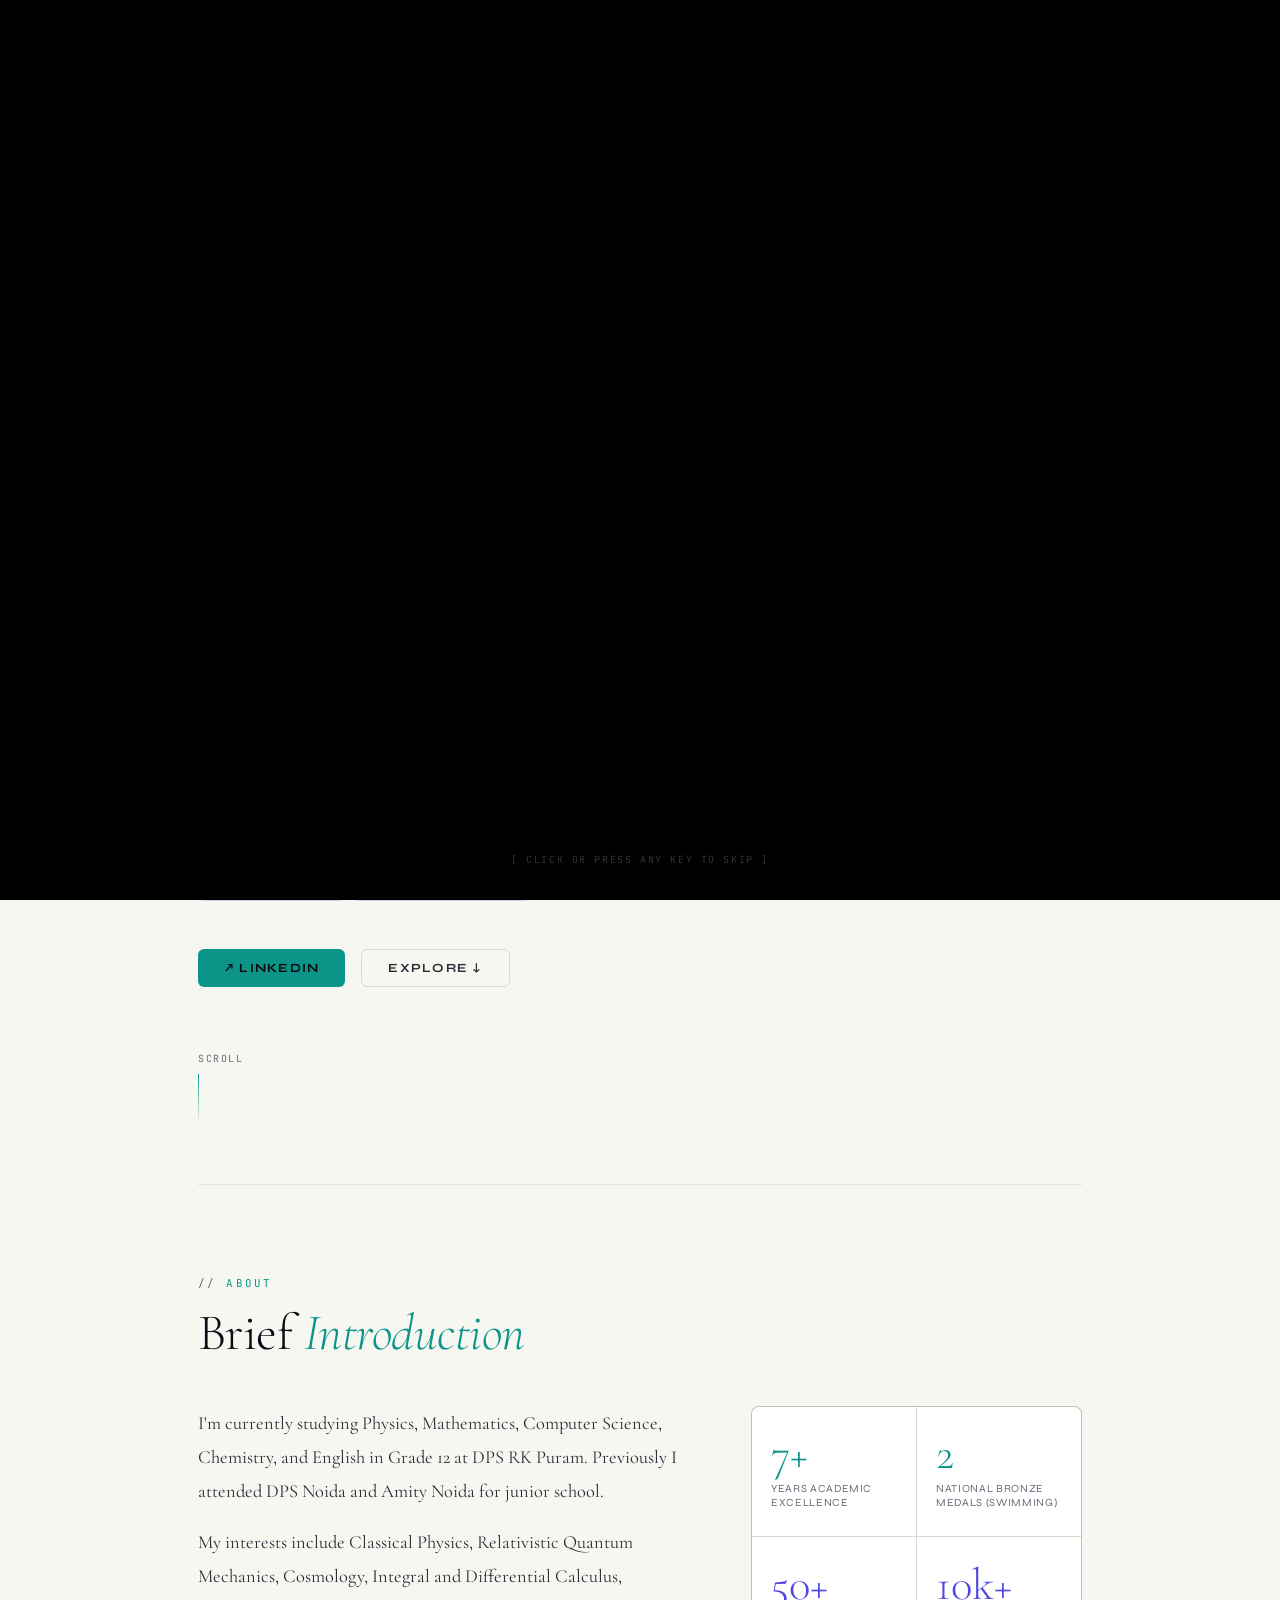
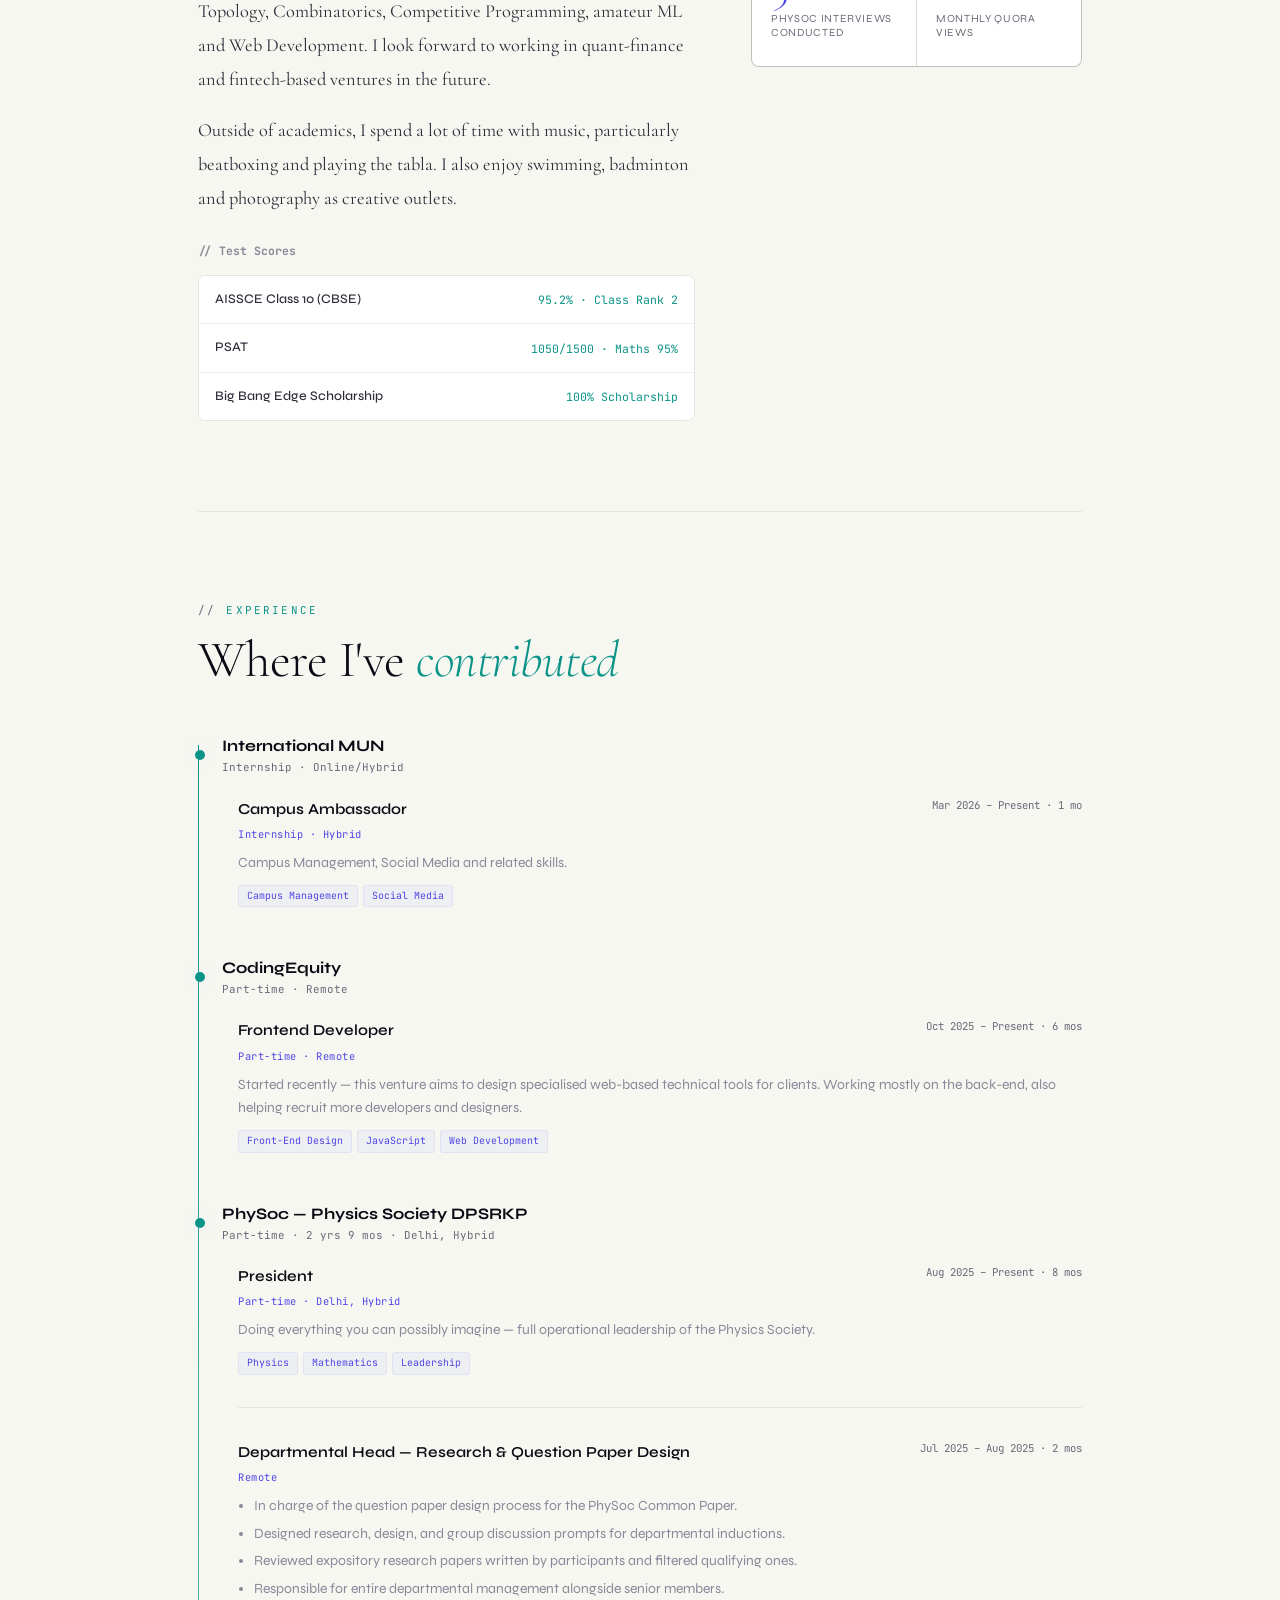
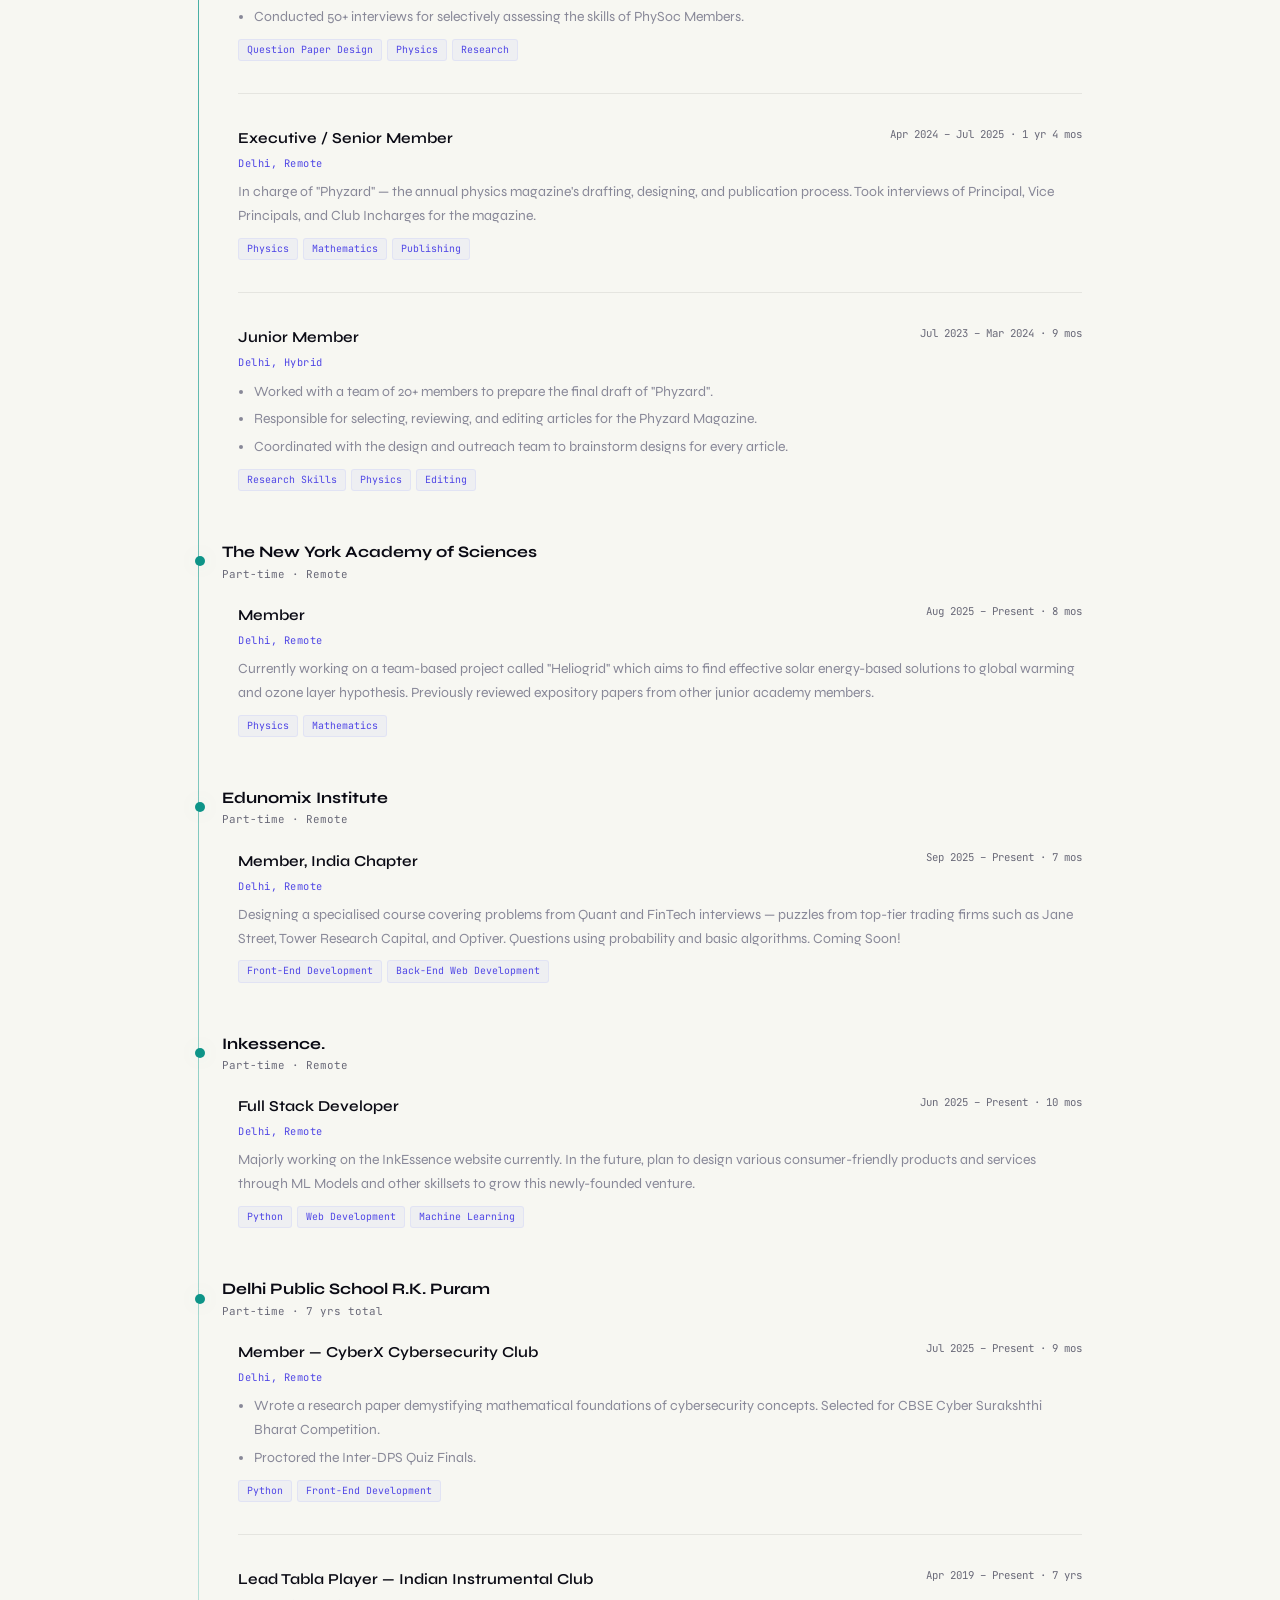
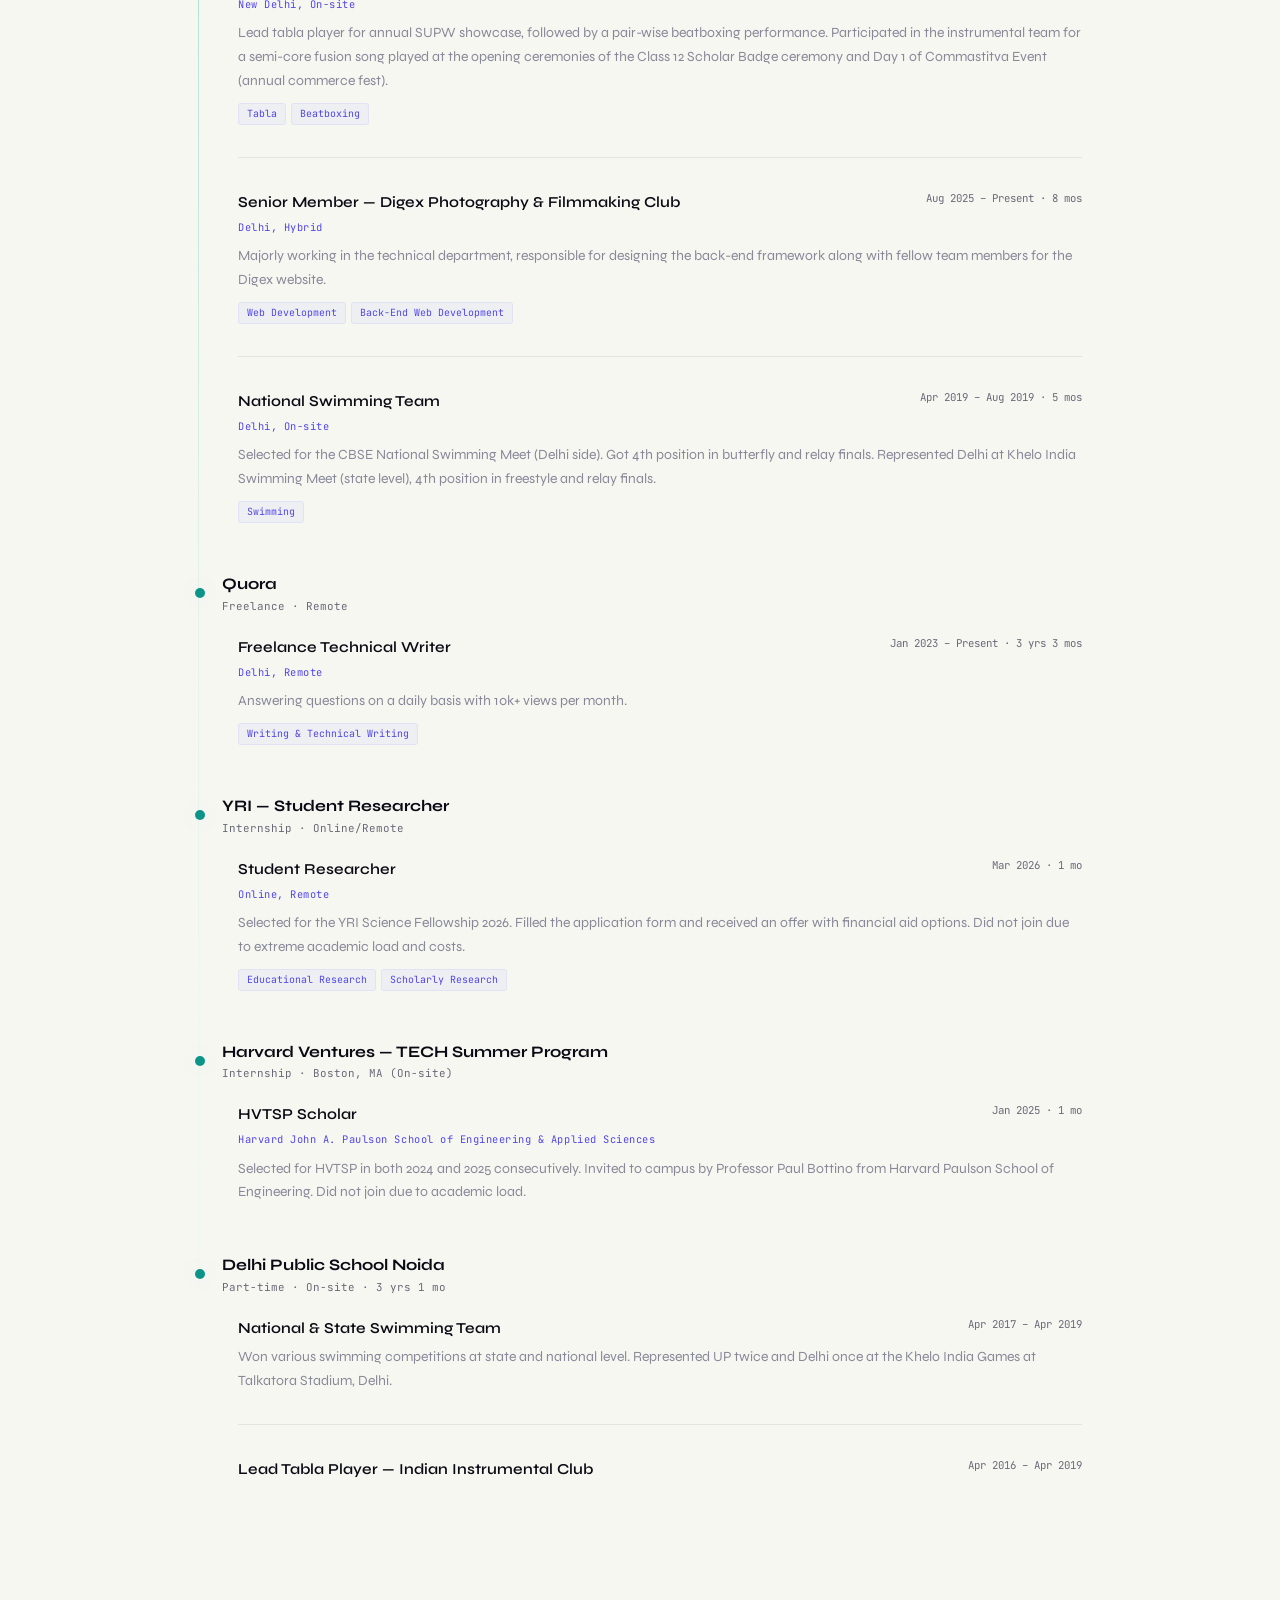
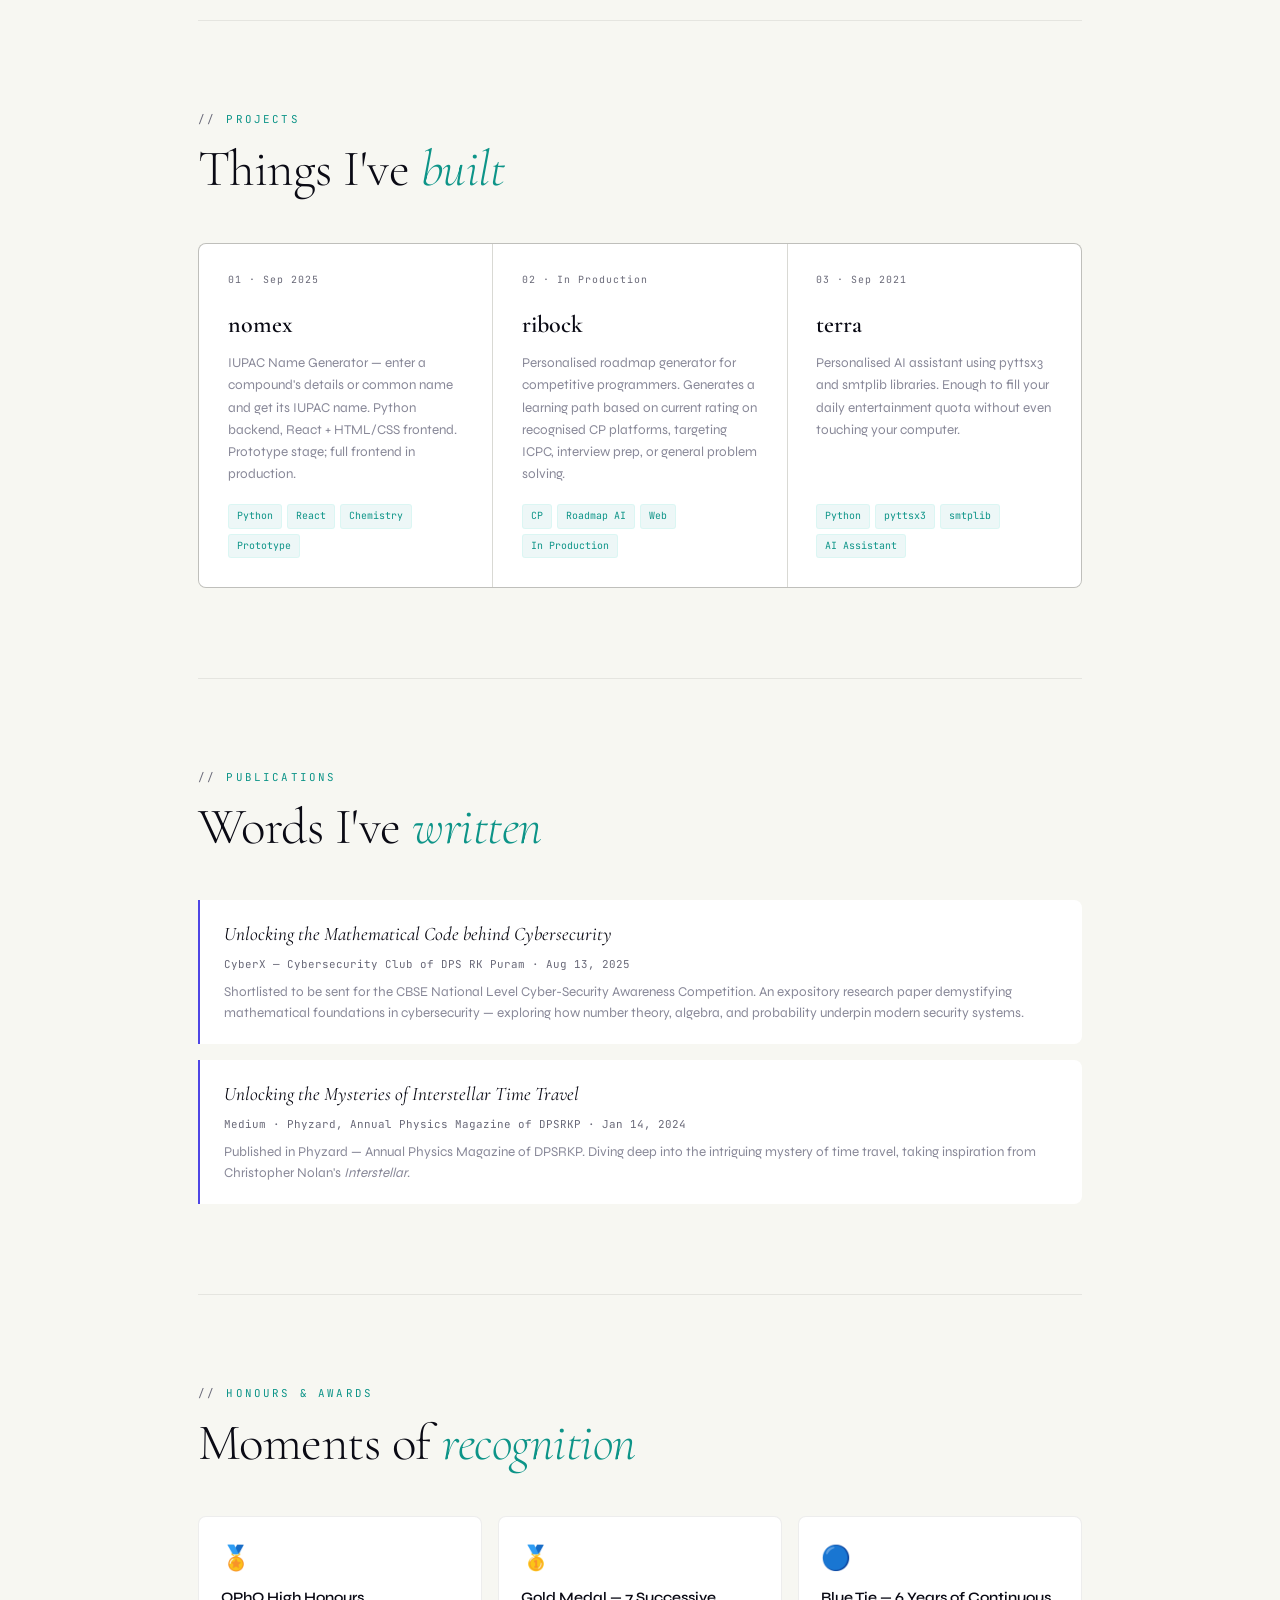
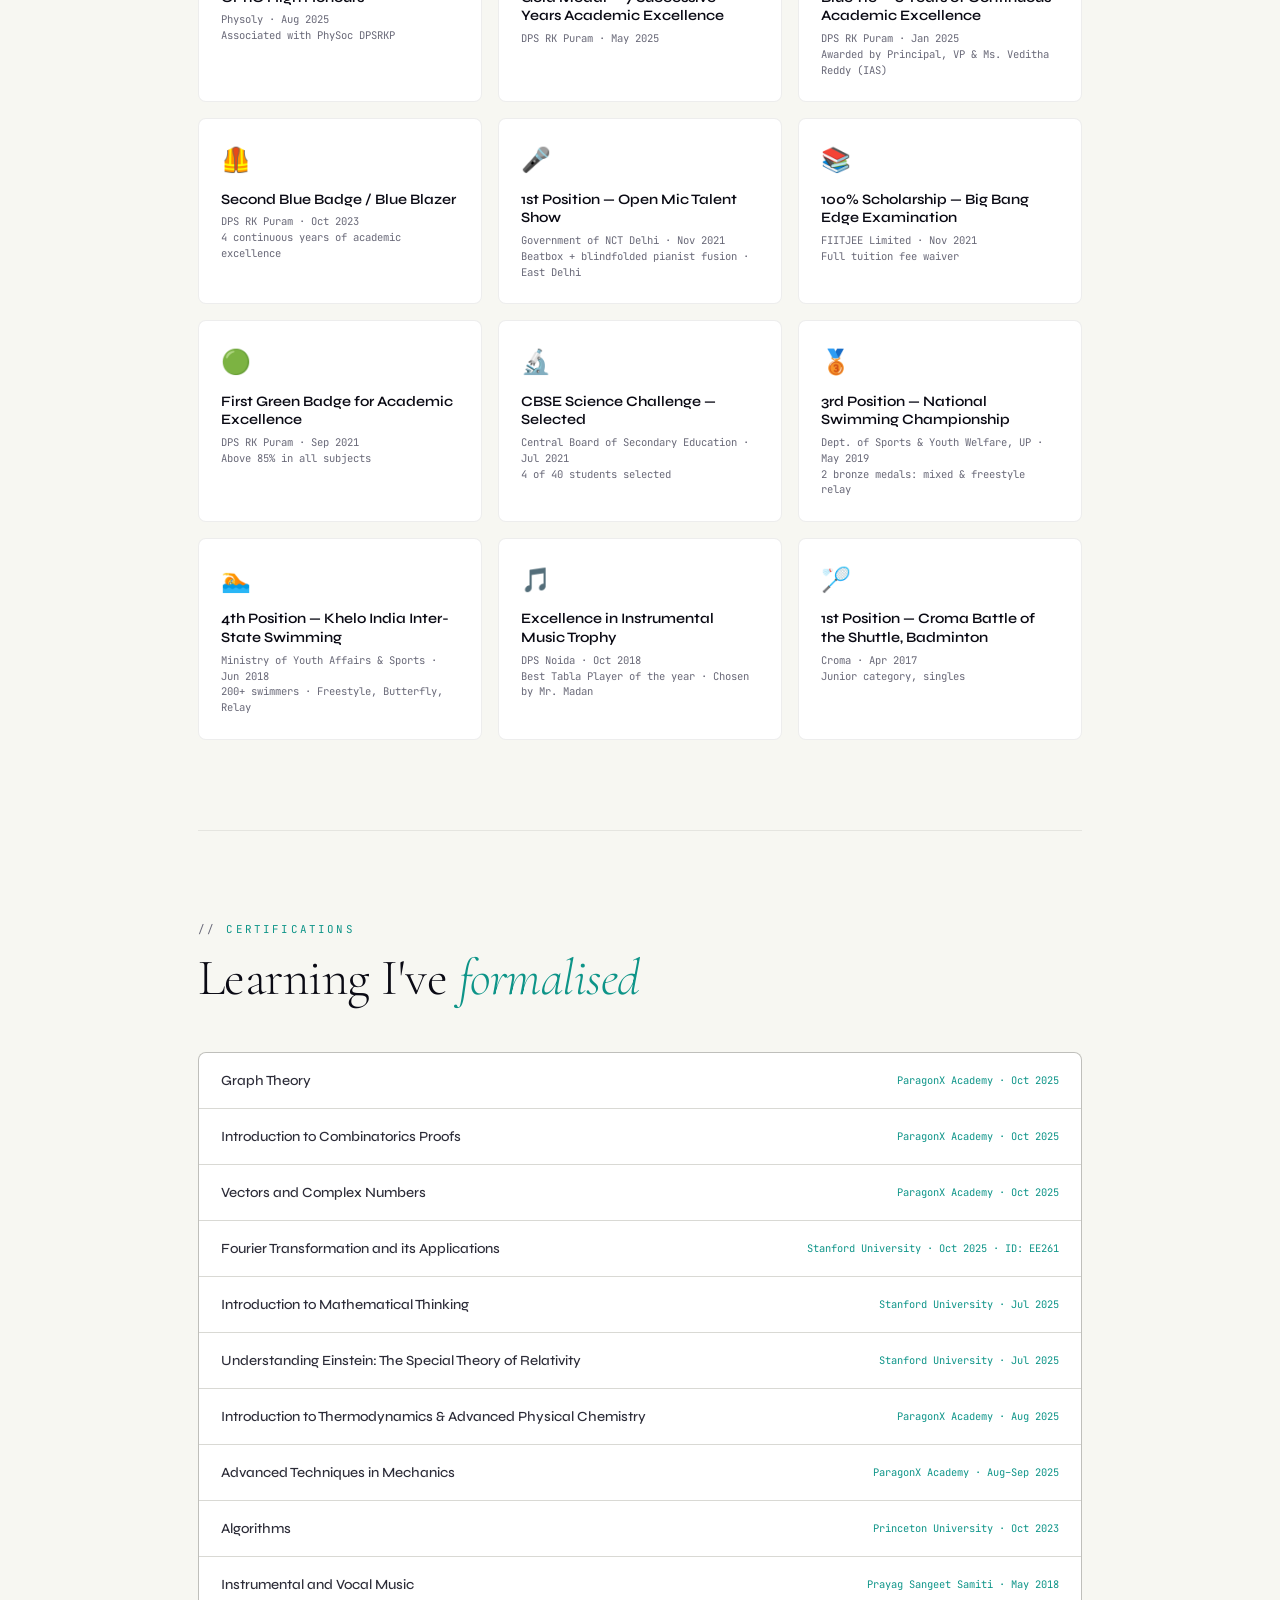
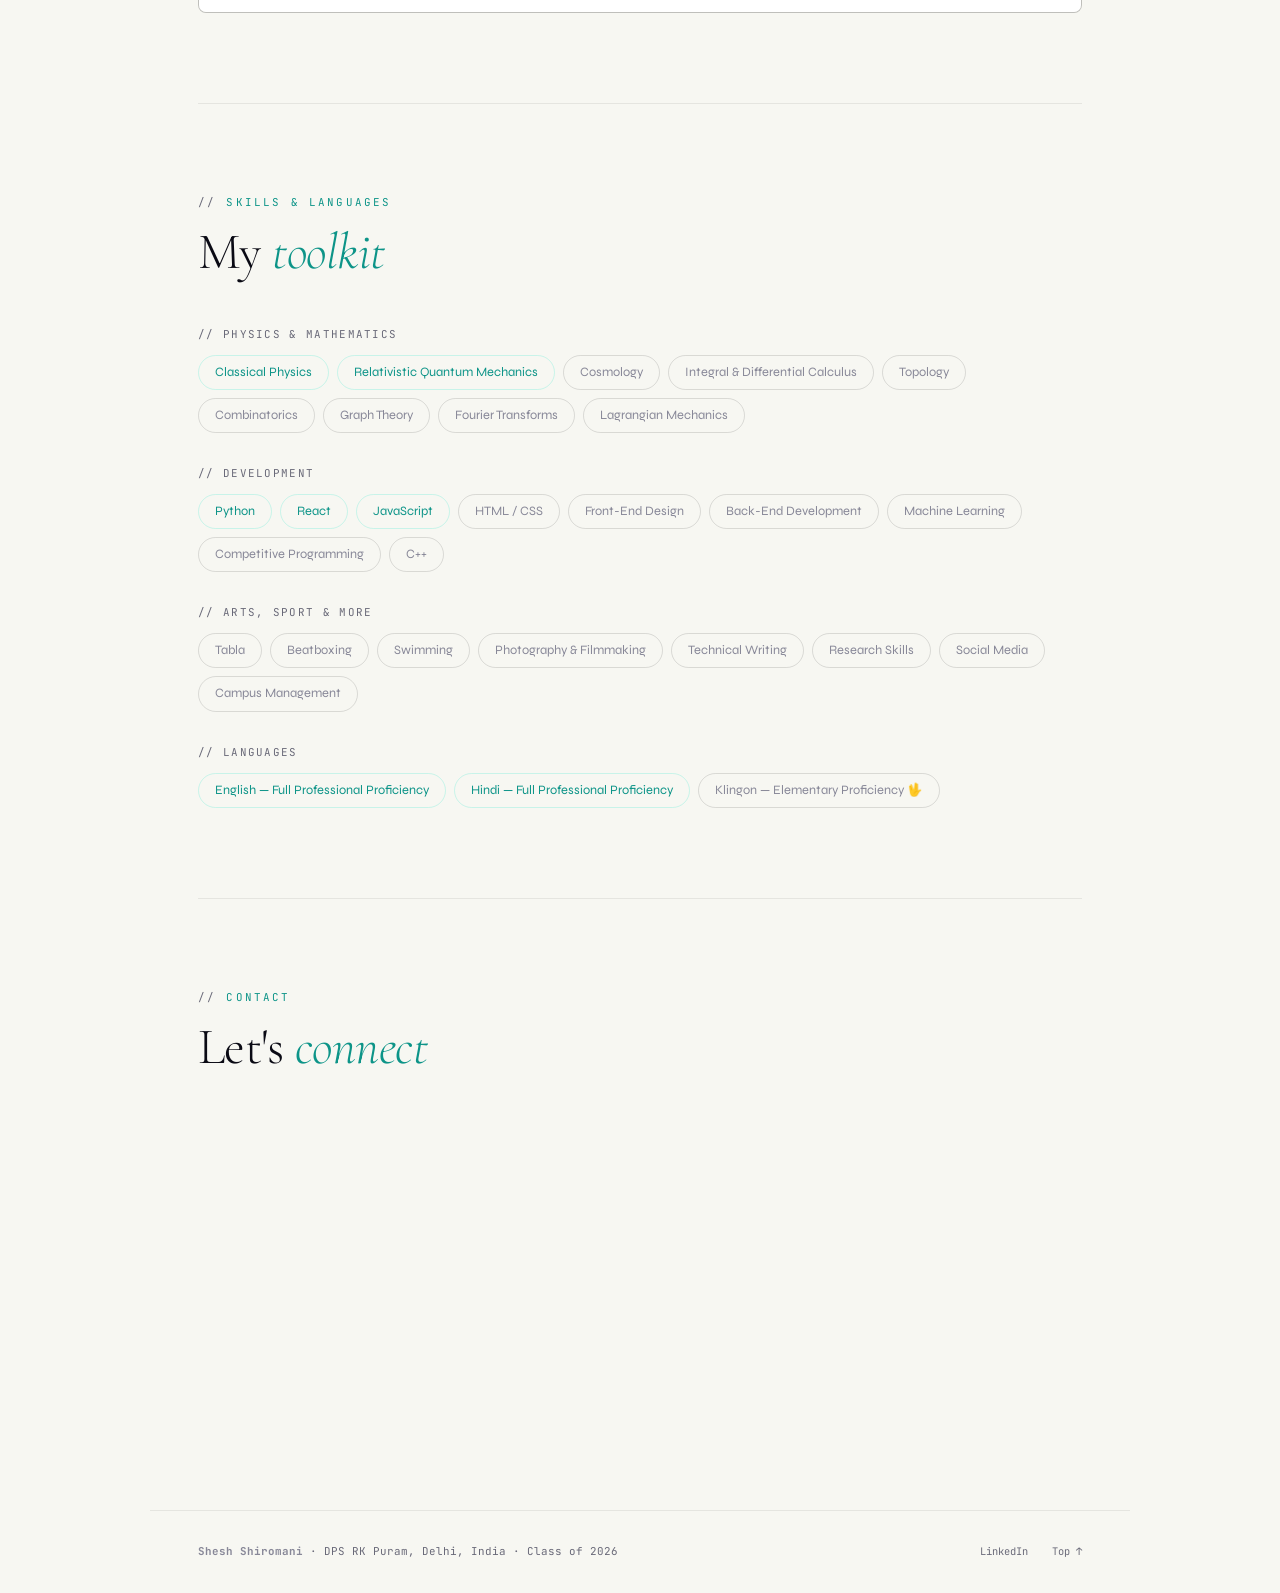
==== commit 98d3fab7: "Add files via upload" ====
--- a/index.html
+++ b/index.html
@@ -1,9 +1,9 @@
 <!DOCTYPE html>
 <html lang="en" data-theme="dark">
-<head>
+<head> 
   <meta charset="UTF-8" />
   <meta name="viewport" content="width=device-width, initial-scale=1.0" />
-  <meta name="description" content="Shesh Shiromani — Physicist, Full Stack Developer, Tabla Player & National Swimmer. President @ PhySoc DPS RK Puram." />
+  <meta name="description" content="Shesh Shiromani — STEM Enthusiast, Full Stack Developer, Tabla Player & National Swimmer. President @ PhySoc DPS RK Puram." />
   <title>Shesh Shiromani</title>
 
   <!-- Fonts -->
@@ -69,9 +69,9 @@
     <div class="hero-layout">
       <div class="hero-left">
         <p class="hero-eyebrow"><span id="typedText">Delhi, India · Class of 2026</span></p>
-        <h1 class="hero-name">Shesh<br><em>Shiromani</em></h1>
-        <p class="hero-tagline"><strong>President @ PhySoc · Full Stack Dev @ InkEssence</strong><br>Physicist, builder, tabla player &amp; national swimmer —<br>curious about everything from quantum mechanics to quant finance.</p>
-        <p class="hero-sub">1,342 followers · 500+ connections on <span>LinkedIn</span> &nbsp;·&nbsp; NYAS · Edunomix · HVTSP '24,'25</p>
+        <h1 class="hero-name">Hey!<br><em>I'm Shesh Shiromani</em></h1>
+        <p class="hero-tagline"><strong>Trying to solve problems around me with code and math.</strong><br>I’m a student deeply interested physics, mathematics, and computation. I’m particularly interested in the structure and behavior of complex systems and enjoy working on problems that connect theory with implementation.</p>
+        <p class="hero-sub">Currently researching on connecting the <span>Black-Scholes model</span> with laws of entropy and information theory using gas expansaion analogy.</p>
         <div class="hero-tags">
           <span class="tag">Physics</span>
           <span class="tag">Mathematics</span>
@@ -98,12 +98,12 @@
   <!-- ── ABOUT ── -->
   <section class="section" id="about">
     <p class="section-label reveal">About</p>
-    <h2 class="section-title reveal">Who I <em>am</em></h2>
+    <h2 class="section-title reveal">Brief <em>Introduction</em></h2>
     <div class="about-grid">
       <div class="about-text reveal">
         <p>I'm currently studying Physics, Mathematics, Computer Science, Chemistry, and English in Grade 12 at DPS RK Puram. Previously I attended DPS Noida and Amity Noida for junior school.</p>
         <p>My interests include Classical Physics, Relativistic Quantum Mechanics, Cosmology, Integral and Differential Calculus, Topology, Combinatorics, Competitive Programming, amateur ML and Web Development. I look forward to working in quant-finance and fintech-based ventures in the future.</p>
-        <p>Beyond tech, I'm a professional beatboxer and lead tabla player, a national-level swimmer (2 bronze medals at nationals), and a photography &amp; filmmaking enthusiast. During the 2020 lockdown I organised public music performances near my house to keep spirits up.</p>
+        <p>Outside of academics, I spend a lot of time with music, particularly beatboxing and playing the tabla. I also enjoy swimming, badminton and photography as creative outlets.</p>
 
         <div class="about-interests">
           <strong>// Test Scores</strong>
